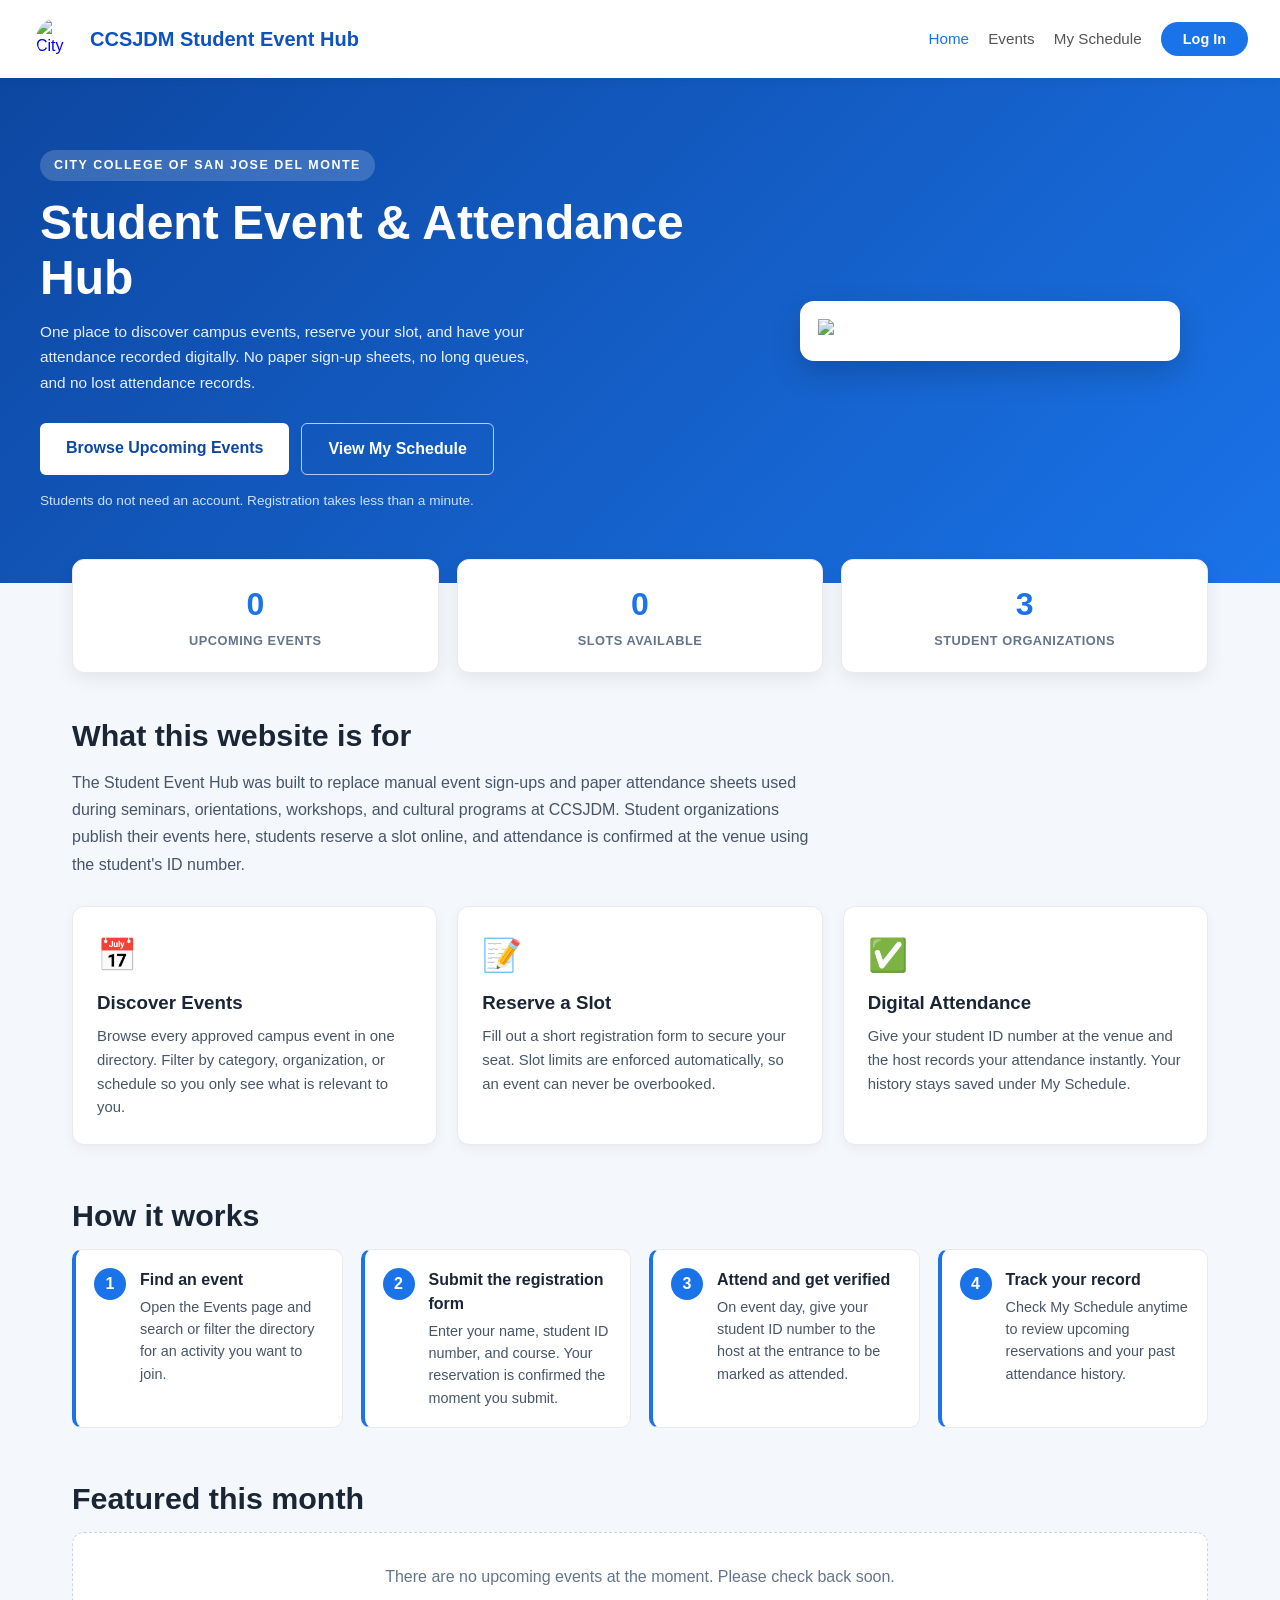
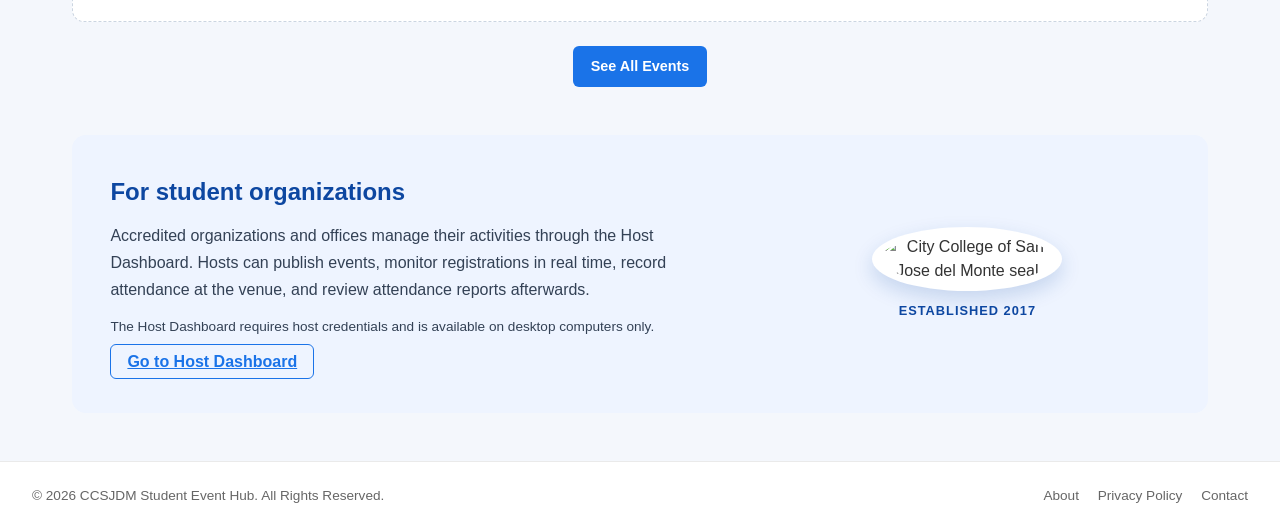
==== index.html @ af96d76b "Add files via upload" ====
<!DOCTYPE html>
<html lang="en">
<head>
    <meta charset="UTF-8">
    <meta name="viewport" content="width=device-width, initial-scale=1.0">
    <title>CCSJDM Student Event Hub</title>
    <link rel="stylesheet" href="style.css">
</head>
<body>

    <header class="navbar">
        <a class="logo-container" href="https://ccsjdm.com" target="_blank" rel="noopener noreferrer" aria-label="Visit the City College of San Jose del Monte website">
            <img class="logo" src="assets/ccsjdm-seal.jpeg" alt="City College of San Jose del Monte official seal">
            <span class="brand-title">CCSJDM Student Event Hub</span>
        </a>

        <button class="nav-toggle" id="navToggle" aria-label="Toggle navigation" aria-expanded="false">&#9776;</button>

        <nav class="nav-links" id="navLinks" aria-label="Main navigation">
            <a href="index.html" class="active">Home</a>
            <a href="events.html">Events</a>
            <a href="my-events.html">My Schedule</a>
            <span class="nav-auth-area" id="navAuthArea"></span>
        </nav>
    </header>

    <main>

        <section class="hero">
            <div class="hero-inner">
                <div class="hero-text">
                    <div class="user-greeting" id="userGreeting" hidden></div>
                    <span class="hero-eyebrow">City College of San Jose del Monte</span>
                    <h1>Student Event &amp; Attendance Hub</h1>
                    <p class="hero-lead">One place to discover campus events, reserve your slot, and have your attendance recorded digitally. No paper sign-up sheets, no long queues, and no lost attendance records.</p>
                    <div class="hero-actions">
                        <a href="events.html" class="btn-primary btn-hero">Browse Upcoming Events</a>
                        <a href="my-events.html" class="btn-secondary btn-hero">View My Schedule</a>
                    </div>
                    <p class="hero-note">Students do not need an account. Registration takes less than a minute.</p>
                </div>
                <div class="hero-brand">
                    <img src="assets/ccsjdm-wordmark.jpeg" alt="City College of San Jose del Monte">
                </div>
            </div>
        </section>

        <div class="container">

            <section class="home-stats">
                <div class="home-stat">
                    <span class="home-stat-num" id="homeEventCount">0</span>
                    <span class="home-stat-label">Upcoming Events</span>
                </div>
                <div class="home-stat">
                    <span class="home-stat-num" id="homeSlotCount">0</span>
                    <span class="home-stat-label">Slots Available</span>
                </div>
                <div class="home-stat">
                    <span class="home-stat-num" id="homeOrgCount">0</span>
                    <span class="home-stat-label">Student Organizations</span>
                </div>
            </section>

            <section class="home-section">
                <h2>What this website is for</h2>
                <p class="section-lead">The Student Event Hub was built to replace manual event sign-ups and paper attendance sheets used during seminars, orientations, workshops, and cultural programs at CCSJDM. Student organizations publish their events here, students reserve a slot online, and attendance is confirmed at the venue using the student's ID number.</p>

                <div class="purpose-grid">
                    <article class="purpose-card">
                        <div class="purpose-icon">&#128197;</div>
                        <h3>Discover Events</h3>
                        <p>Browse every approved campus event in one directory. Filter by category, organization, or schedule so you only see what is relevant to you.</p>
                    </article>
                    <article class="purpose-card">
                        <div class="purpose-icon">&#128221;</div>
                        <h3>Reserve a Slot</h3>
                        <p>Fill out a short registration form to secure your seat. Slot limits are enforced automatically, so an event can never be overbooked.</p>
                    </article>
                    <article class="purpose-card">
                        <div class="purpose-icon">&#9989;</div>
                        <h3>Digital Attendance</h3>
                        <p>Give your student ID number at the venue and the host records your attendance instantly. Your history stays saved under My Schedule.</p>
                    </article>
                </div>
            </section>

            <section class="home-section">
                <h2>How it works</h2>
                <ol class="steps-list">
                    <li>
                        <span class="step-num">1</span>
                        <div>
                            <h4>Find an event</h4>
                            <p>Open the Events page and search or filter the directory for an activity you want to join.</p>
                        </div>
                    </li>
                    <li>
                        <span class="step-num">2</span>
                        <div>
                            <h4>Submit the registration form</h4>
                            <p>Enter your name, student ID number, and course. Your reservation is confirmed the moment you submit.</p>
                        </div>
                    </li>
                    <li>
                        <span class="step-num">3</span>
                        <div>
                            <h4>Attend and get verified</h4>
                            <p>On event day, give your student ID number to the host at the entrance to be marked as attended.</p>
                        </div>
                    </li>
                    <li>
                        <span class="step-num">4</span>
                        <div>
                            <h4>Track your record</h4>
                            <p>Check My Schedule anytime to review upcoming reservations and your past attendance history.</p>
                        </div>
                    </li>
                </ol>
            </section>

            <section class="home-section">
                <h2>Featured this month</h2>
                <div class="events-grid" id="featuredEventsGrid"></div>
                <div class="home-cta">
                    <a href="events.html" class="btn-primary">See All Events</a>
                </div>
            </section>

            <section class="info-split">
                <div class="info-split-text">
                    <h2>For student organizations</h2>
                    <p>Accredited organizations and offices manage their activities through the Host Dashboard. Hosts can publish events, monitor registrations in real time, record attendance at the venue, and review attendance reports afterwards.</p>
                    <p class="info-note">The Host Dashboard requires host credentials and is available on desktop computers only.</p>
                    <a href="officer.html" class="btn-outline-primary">Go to Host Dashboard</a>
                </div>
                <div class="info-split-seal">
                    <img src="assets/ccsjdm-seal.jpeg" alt="City College of San Jose del Monte seal">
                    <p>Established 2017</p>
                </div>
            </section>

        </div>
    </main>

    <footer>
        <p>&copy; 2026 CCSJDM Student Event Hub. All Rights Reserved.</p>
        <div class="footer-links">
            <a href="#">About</a>
            <a href="#">Privacy Policy</a>
            <a href="#">Contact</a>
        </div>
    </footer>

    <script src="app.js"></script>
</body>
</html>
---- style.css ----
* {
    box-sizing: border-box;
    margin: 0;
    padding: 0;
    font-family: 'Segoe UI', Tahoma, Geneva, Verdana, sans-serif;
}

body {
    background-color: #f4f7fc;
    color: #333;
    display: flex;
    flex-direction: column;
    min-height: 100vh;
    font-size: clamp(0.9rem, 1vw + 0.5rem, 1rem);
    line-height: 1.5;
}

img {
    max-width: 100%;
}

[hidden] {
    display: none !important;
}

.container {
    width: 100%;
    max-width: 1200px;
    margin: 1.5rem auto;
    padding: 0 clamp(1rem, 3vw, 2rem);
    flex: 1;
}

.navbar {
    background-color: #ffffff;
    display: flex;
    justify-content: space-between;
    align-items: center;
    padding: 1rem clamp(1rem, 3vw, 2rem);
    box-shadow: 0 2px 10px rgba(0, 0, 0, 0.05);
    position: sticky;
    top: 0;
    z-index: 1000;
}

.logo-container {
    display: flex;
    align-items: center;
    gap: 12px;
    text-decoration: none;
    border-radius: 8px;
    padding: 2px 4px;
    transition: background 0.2s;
}

.logo-container:hover {
    background: #eef4ff;
}

.logo-container:hover .brand-title {
    color: #1a73e8;
}

.logo {
    width: 42px;
    height: 42px;
    border-radius: 50%;
    flex-shrink: 0;
    object-fit: cover;
    background: #ffffff;
}

.brand-title {
    font-weight: 700;
    color: #0d52bf;
    font-size: clamp(1rem, 1.5vw + 0.5rem, 1.25rem);
}

.nav-links {
    display: flex;
    align-items: center;
    gap: clamp(10px, 1.5vw, 20px);
}

.nav-links a {
    text-decoration: none;
    color: #555;
    font-weight: 500;
    font-size: 0.95rem;
    white-space: nowrap;
    transition: color 0.2s;
}

.nav-links a.active,
.nav-links a:hover {
    color: #1a73e8;
}

.nav-links a.nav-link-host {
    border: 1px solid #1a73e8;
    color: #1a73e8;
    padding: 6px 14px;
    border-radius: 20px;
    font-weight: 600;
}

.nav-links a.nav-link-host::before {
    content: "\1F510";
    margin-right: 6px;
}

.nav-links a.nav-link-host:hover,
.nav-links a.nav-link-host.active {
    background: #1a73e8;
    color: #ffffff;
}

.host-badge {
    background: #e8f5e9;
    color: #2e7d32;
    border: 1px solid #c8e6c9;
    padding: 5px 12px;
    border-radius: 20px;
    font-size: 0.8rem;
    font-weight: 700;
    white-space: nowrap;
}

.btn-logout {
    background-color: #ffebee;
    color: #c62828;
    border: 1px solid #ef9a9a;
    padding: 7px 14px;
    border-radius: 6px;
    font-weight: 600;
    font-size: 0.85rem;
    cursor: pointer;
    transition: background 0.2s;
    white-space: nowrap;
}

.btn-logout:hover {
    background-color: #ffcdd2;
}

.nav-toggle {
    display: none;
    background: none;
    border: none;
    font-size: 1.5rem;
    cursor: pointer;
    color: #0d52bf;
}

.search-filter-section {
    background: #eef4ff;
    padding: clamp(1rem, 2.5vw, 2rem);
    border-radius: 12px;
    margin-bottom: 2rem;
    box-shadow: 0 2px 8px rgba(26, 115, 232, 0.05);
}

.search-bar {
    display: flex;
    margin-bottom: 1.25rem;
    width: 100%;
}

.search-bar input {
    width: 100%;
    padding: 12px 16px;
    border: 1px solid #cce0ff;
    border-radius: 8px 0 0 8px;
    font-size: 1rem;
    outline: none;
    background: #fff;
}

.search-bar input:focus {
    border-color: #1a73e8;
}

.search-bar button {
    padding: 12px 24px;
    border: none;
    background-color: #1a73e8;
    color: white;
    border-radius: 0 8px 8px 0;
    cursor: pointer;
    font-size: 1rem;
    transition: background 0.2s;
}

.search-bar button:hover {
    background-color: #1256b0;
}

.filter-group {
    display: flex;
    flex-wrap: wrap;
    justify-content: space-between;
    align-items: center;
    gap: 15px;
}

.categories {
    display: flex;
    align-items: center;
    gap: 8px;
    flex-wrap: wrap;
}

.filter-label {
    font-weight: 600;
    color: #333;
    margin-right: 5px;
}

.chip {
    border: 1px solid #d0d7de;
    background: #fff;
    padding: 6px 14px;
    border-radius: 20px;
    cursor: pointer;
    font-size: 0.875rem;
    font-weight: 500;
    color: #555;
    transition: all 0.2s;
    white-space: nowrap;
}

.chip.active,
.chip:hover {
    background: #1a73e8;
    color: white;
    border-color: #1a73e8;
}

.dropdown-filters {
    display: flex;
    gap: 10px;
    flex-wrap: wrap;
}

.dropdown-filters select {
    padding: 8px 12px;
    border-radius: 6px;
    border: 1px solid #ccc;
    font-size: 0.875rem;
    background: #fff;
    cursor: pointer;
}

.events-section h2 {
    margin-bottom: 1.25rem;
    color: #1a2536;
    font-size: clamp(1.25rem, 2vw + 0.5rem, 1.75rem);
}

.events-grid {
    display: grid;
    grid-template-columns: repeat(auto-fill, minmax(280px, 1fr));
    gap: clamp(15px, 2vw, 24px);
}

.event-card {
    background: #fff;
    border-radius: 12px;
    overflow: hidden;
    box-shadow: 0 4px 12px rgba(0, 0, 0, 0.06);
    display: flex;
    flex-direction: column;
    transition: transform 0.2s, box-shadow 0.2s;
    border: 1px solid #eaeaea;
}

.event-card:hover {
    transform: translateY(-4px);
    box-shadow: 0 8px 20px rgba(0, 0, 0, 0.1);
}

.event-card img {
    width: 100%;
    height: 160px;
    object-fit: cover;
}

.card-body {
    padding: 16px;
    display: flex;
    flex-direction: column;
    flex: 1;
}

.event-category-badge {
    display: inline-block;
    padding: 4px 10px;
    border-radius: 12px;
    font-size: 0.75rem;
    font-weight: 600;
    text-transform: uppercase;
    margin-bottom: 8px;
    width: fit-content;
}

.event-category-badge.seminar { background: #e3f2fd; color: #1976d2; }
.event-category-badge.workshop { background: #e8f5e9; color: #2e7d32; }
.event-category-badge.culture { background: #fce4ec; color: #c2185b; }
.event-category-badge.sports { background: #fff3e0; color: #ef6c00; }

.card-title {
    font-size: 1.1rem;
    font-weight: 700;
    margin-bottom: 8px;
    color: #111;
}

.card-info {
    font-size: 0.85rem;
    color: #666;
    margin-bottom: 4px;
}

.card-desc {
    font-size: 0.875rem;
    color: #444;
    margin: 10px 0;
    flex: 1;
    line-height: 1.4;
    display: -webkit-box;
    -webkit-line-clamp: 2;
    -webkit-box-orient: vertical;
    overflow: hidden;
}

.card-footer-info {
    display: flex;
    justify-content: space-between;
    align-items: center;
    margin-bottom: 12px;
    font-size: 0.8rem;
}

.slots-badge {
    padding: 3px 8px;
    border-radius: 4px;
    font-weight: 600;
}

.slots-badge.available { background: #e8f5e9; color: #2e7d32; }
.slots-badge.full { background: #ffebee; color: #c62828; }

.event-code-badge {
    display: inline-block;
    background: #eef4ff;
    color: #0d52bf;
    border: 1px solid #cce0ff;
    padding: 4px 10px;
    border-radius: 6px;
    font-size: 0.8rem;
    margin-bottom: 10px;
    width: fit-content;
}

.btn-register {
    background-color: #1a73e8;
    color: white;
    text-align: center;
    padding: 10px;
    border-radius: 6px;
    text-decoration: none;
    font-weight: 600;
    font-size: 0.9rem;
    margin-top: auto;
    transition: background 0.2s;
    border: none;
    cursor: pointer;
    display: block;
}

.btn-register:hover {
    background-color: #1256b0;
}

.btn-register.btn-success,
.btn-register.btn-success:hover {
    background-color: #2e7d32;
    cursor: default;
}

.btn-register.btn-disabled,
.btn-register.btn-disabled:hover {
    background-color: #b0bec5;
    cursor: not-allowed;
}

.btn-primary {
    background-color: #1a73e8;
    color: #ffffff;
    border: none;
    padding: 10px 18px;
    border-radius: 6px;
    font-weight: 600;
    font-size: 0.9rem;
    cursor: pointer;
    text-decoration: none;
    display: inline-block;
    text-align: center;
    transition: background 0.2s;
}

.btn-primary:hover {
    background-color: #1256b0;
}

.btn-secondary {
    background-color: #f1f3f4;
    color: #333;
    padding: 8px 16px;
    border-radius: 6px;
    text-decoration: none;
    font-weight: 600;
    font-size: 0.9rem;
    border: 1px solid #d0d7de;
    display: inline-block;
    cursor: pointer;
    text-align: center;
    transition: background 0.2s;
}

.btn-secondary:hover {
    background-color: #e4e6e8;
}

.btn-block {
    display: block;
    width: 100%;
}

.btn-danger-outline {
    background: transparent;
    color: #c62828;
    border: 1px solid #c62828;
    padding: 6px 12px;
    border-radius: 6px;
    cursor: pointer;
    font-size: 0.8rem;
    font-weight: 600;
    transition: background 0.2s;
}

.btn-danger-outline:hover {
    background: #ffebee;
}

.btn-sm {
    padding: 6px 12px;
    font-size: 0.8rem;
}

.btn-xs {
    padding: 4px 8px;
    font-size: 0.75rem;
    border-radius: 4px;
    border: none;
    cursor: pointer;
    font-weight: 600;
}

.btn-success { background: #2e7d32; color: white; }
.btn-warning { background: #ed6c02; color: white; }
.btn-danger { background: #c62828; color: white; }

.btn-outline-primary {
    background: transparent;
    color: #1a73e8;
    border: 1px solid #1a73e8;
    padding: 8px 16px;
    border-radius: 6px;
    font-weight: 600;
    cursor: pointer;
    transition: background 0.2s;
}

.btn-outline-primary:hover {
    background: #eef4ff;
}

.back-link-container {
    margin-bottom: 1.5rem;
}

.loading-text {
    padding: 2rem;
    text-align: center;
    color: #64748b;
}

.event-details-wrapper {
    background: #fff;
    border-radius: 12px;
    box-shadow: 0 4px 16px rgba(0, 0, 0, 0.06);
    overflow: hidden;
    border: 1px solid #eaeaea;
}

.event-detail-image {
    width: 100%;
    height: 320px;
    object-fit: cover;
}

.event-detail-content {
    padding: clamp(1.5rem, 3vw, 2.5rem);
}

.event-meta-top {
    display: flex;
    justify-content: space-between;
    align-items: center;
    margin-bottom: 12px;
    flex-wrap: wrap;
    gap: 10px;
}

.slots-indicator {
    font-weight: 600;
    font-size: 0.9rem;
    color: #555;
}

.event-title {
    font-size: clamp(1.5rem, 2.5vw, 2.2rem);
    font-weight: 800;
    color: #1a2536;
    margin-bottom: 6px;
}

.event-organizer-big {
    font-size: 1rem;
    color: #666;
    margin-bottom: 2rem;
}

.event-details-grid {
    display: grid;
    grid-template-columns: repeat(auto-fit, minmax(240px, 1fr));
    gap: 20px;
    margin-bottom: 2rem;
}

.detail-item {
    display: flex;
    gap: 12px;
    align-items: flex-start;
    background: #f8fafc;
    padding: 12px 16px;
    border-radius: 8px;
    border: 1px solid #e2e8f0;
}

.detail-icon {
    font-size: 1.5rem;
}

.detail-item h3 {
    font-size: 0.8rem;
    text-transform: uppercase;
    color: #64748b;
    margin-bottom: 2px;
}

.detail-item p {
    font-size: 0.95rem;
    font-weight: 600;
    color: #1e293b;
}

.section-divider {
    height: 1px;
    background: #e2e8f0;
    margin: 2rem 0;
}

.event-description-full {
    font-size: 1.05rem;
    line-height: 1.7;
    color: #334155;
}

.requirements-list {
    list-style: none;
    padding-left: 0;
    display: grid;
    gap: 8px;
}

.requirements-list li {
    background: #f1f5f9;
    padding: 10px 16px;
    border-radius: 6px;
    font-weight: 500;
    color: #334155;
}

.reminder-box {
    background: #fffbeb;
    border-left: 4px solid #f59e0b;
    padding: 16px;
    border-radius: 0 8px 8px 0;
    margin-top: 1.5rem;
}

.reminder-box h4 {
    color: #b45309;
    margin-bottom: 6px;
}

.reminder-box p {
    color: #78350f;
    font-size: 0.95rem;
}

.event-action-footer {
    margin-top: 2rem;
}

.btn-register-large {
    background-color: #1a73e8;
    color: white;
    border: none;
    width: 100%;
    padding: 16px;
    font-size: 1.1rem;
    font-weight: 700;
    border-radius: 8px;
    cursor: pointer;
    transition: background 0.2s;
    text-align: center;
}

.btn-register-large:hover {
    background-color: #1256b0;
}

.btn-register-large:disabled {
    background-color: #b0bec5;
    cursor: not-allowed;
}

.registered-success-box {
    background: #e8f5e9;
    border: 1px solid #c8e6c9;
    padding: 20px;
    border-radius: 8px;
    text-align: center;
}

.registered-success-box h3 {
    color: #2e7d32;
    margin-bottom: 8px;
}

.registered-success-box .qr-preview {
    margin: 12px auto;
}

.registered-success-box .btn-secondary {
    margin-top: 8px;
}

.highlight-code {
    background: #fff;
    padding: 4px 10px;
    border-radius: 4px;
    border: 1px dashed #2e7d32;
    font-weight: 700;
    color: #1b5e20;
}

.qr-preview {
    display: block;
    width: 120px;
    height: 120px;
    margin: 10px auto 0;
    border: 1px solid #e2e8f0;
    border-radius: 8px;
    background: #fff;
    padding: 6px;
}

.dashboard-header {
    display: flex;
    justify-content: space-between;
    align-items: center;
    margin-bottom: 2rem;
    flex-wrap: wrap;
    gap: 15px;
}

.subtitle {
    color: #666;
    font-size: 0.95rem;
}

.student-profile-summary {
    display: flex;
    gap: 10px;
    align-items: center;
    flex-wrap: wrap;
}

.badge-user,
.badge-course {
    background: #eef4ff;
    color: #1a73e8;
    padding: 6px 12px;
    border-radius: 20px;
    font-weight: 600;
    font-size: 0.85rem;
    border: 1px solid #cce0ff;
}

.tabs-container {
    display: flex;
    gap: 10px;
    margin-bottom: 1.5rem;
    border-bottom: 2px solid #e2e8f0;
    padding-bottom: 10px;
    flex-wrap: wrap;
}

.tab-btn {
    background: transparent;
    border: none;
    padding: 10px 20px;
    font-size: 1rem;
    font-weight: 600;
    color: #64748b;
    cursor: pointer;
    border-radius: 6px;
    transition: all 0.2s;
}

.tab-btn.active {
    background: #1a73e8;
    color: white;
}

.tab-content {
    display: none;
}

.tab-content.active {
    display: block;
}

.status-pill {
    display: inline-block;
    padding: 4px 10px;
    border-radius: 12px;
    font-size: 0.75rem;
    font-weight: 700;
    text-transform: uppercase;
}

.status-pill.pending { background: #fff3e0; color: #ef6c00; }
.status-pill.attended { background: #e8f5e9; color: #2e7d32; }
.status-pill.late { background: #fff8e1; color: #f57f17; }
.status-pill.absent { background: #ffebee; color: #c62828; }
.status-pill.excused { background: #e3f2fd; color: #1565c0; }
.status-pill.active { background: #e3f2fd; color: #1976d2; }

.qr-container-mini {
    display: flex;
    align-items: center;
    gap: 10px;
    background: #f8fafc;
    padding: 8px 12px;
    border-radius: 6px;
    margin: 12px 0;
    border: 1px solid #e2e8f0;
}

.qr-container-mini img {
    width: 48px;
    height: 48px;
    object-fit: contain;
}

.qr-hint {
    font-size: 0.75rem;
    color: #64748b;
}

.card-actions-row {
    display: flex;
    gap: 10px;
    margin-top: auto;
}

.empty-state {
    grid-column: 1 / -1;
    background: #fff;
    border: 1px dashed #cbd5e1;
    border-radius: 12px;
    padding: 3rem 2rem;
    text-align: center;
}

.empty-icon {
    font-size: 3rem;
    margin-bottom: 10px;
}

.empty-state h3 {
    color: #1e293b;
    margin-bottom: 6px;
}

.empty-state p {
    color: #64748b;
    margin-bottom: 16px;
}

.no-events {
    grid-column: 1 / -1;
    text-align: center;
    color: #64748b;
    background: #fff;
    border: 1px dashed #cbd5e1;
    border-radius: 12px;
    padding: 2rem;
}

.error-state {
    padding: 3rem 2rem;
    text-align: center;
}

.error-state h3 {
    color: #c62828;
    margin-bottom: 6px;
}

.error-state p {
    color: #64748b;
    margin-bottom: 16px;
}

.table-responsive {
    width: 100%;
    overflow-x: auto;
    background: #fff;
    border-radius: 10px;
    box-shadow: 0 4px 12px rgba(0, 0, 0, 0.05);
    border: 1px solid #eaeaea;
}

.attendance-table {
    width: 100%;
    border-collapse: collapse;
    text-align: left;
    font-size: 0.9rem;
}

.attendance-table th,
.attendance-table td {
    padding: 14px 16px;
    border-bottom: 1px solid #eaeaea;
}

.attendance-table th {
    background: #f8fafc;
    font-weight: 700;
    color: #1e293b;
    text-transform: uppercase;
    font-size: 0.75rem;
    letter-spacing: 0.5px;
}

.attendance-table tr:hover {
    background: #fdfdfd;
}

.text-center {
    text-align: center;
}

.stats-grid {
    display: grid;
    grid-template-columns: repeat(auto-fit, minmax(220px, 1fr));
    gap: 20px;
    margin-bottom: 2.5rem;
}

.stat-card {
    background: #fff;
    padding: 20px;
    border-radius: 12px;
    box-shadow: 0 4px 12px rgba(0, 0, 0, 0.05);
    display: flex;
    align-items: center;
    gap: 16px;
    border: 1px solid #eaeaea;
}

.stat-icon {
    font-size: 2.5rem;
    background: #eef4ff;
    padding: 12px;
    border-radius: 10px;
}

.stat-info h3 {
    font-size: 1.6rem;
    font-weight: 800;
    color: #1a2536;
}

.stat-info p {
    font-size: 0.85rem;
    color: #64748b;
    font-weight: 600;
}

.section-header-flex {
    display: flex;
    justify-content: space-between;
    align-items: center;
    margin-bottom: 1.25rem;
    flex-wrap: wrap;
    gap: 10px;
}

.search-bar-small input {
    padding: 8px 14px;
    border: 1px solid #ccc;
    border-radius: 6px;
    font-size: 0.9rem;
    width: 240px;
    max-width: 100%;
}

.filter-dropdown-group select {
    padding: 8px 14px;
    border-radius: 6px;
    border: 1px solid #ccc;
    font-size: 0.9rem;
    background: #fff;
    cursor: pointer;
}

.registrants-section {
    margin-top: 2.5rem;
}

.officer-actions-top {
    display: flex;
    align-items: center;
    gap: 10px;
    flex-wrap: wrap;
}

.login-gate {
    display: flex;
    justify-content: center;
    align-items: flex-start;
    padding: 3rem 0;
}

.login-card {
    background: #fff;
    border: 1px solid #eaeaea;
    border-radius: 12px;
    box-shadow: 0 8px 24px rgba(0, 0, 0, 0.08);
    padding: 2.5rem;
    width: 100%;
    max-width: 420px;
    text-align: center;
}

.login-card-icon {
    font-size: 2.5rem;
    margin-bottom: 8px;
}

.login-card h2 {
    color: #1a2536;
    margin-bottom: 8px;
}

.login-card-text {
    color: #64748b;
    font-size: 0.9rem;
    margin-bottom: 1.5rem;
}

.login-card .btn-primary.btn-block {
    padding: 13px;
    font-size: 1rem;
}

.login-card .btn-secondary.btn-block {
    margin-top: 12px;
}

.desktop-only-notice {
    display: none;
    flex-direction: column;
    justify-content: center;
    align-items: center;
    text-align: center;
    background: #fff;
    border: 1px dashed #cbd5e1;
    border-radius: 12px;
    padding: 4rem 2rem;
    gap: 10px;
    max-width: 560px;
    margin: 3rem auto;
}

.notice-icon {
    font-size: 3.5rem;
}

.desktop-only-notice h2 {
    color: #1a2536;
}

.desktop-only-notice p {
    color: #64748b;
    margin-bottom: 10px;
}

.form-error {
    background: #ffebee;
    border: 1px solid #ef9a9a;
    color: #c62828;
    padding: 10px 14px;
    border-radius: 6px;
    font-size: 0.85rem;
    font-weight: 600;
    margin: 8px 0;
    text-align: left;
}

.field-error {
    color: #c62828;
    font-size: 0.78rem;
    font-weight: 600;
}

.input-error {
    border-color: #c62828 !important;
    background: #fff8f8;
}

.checkin-hero {
    background: #eef4ff;
    padding: 2rem;
    border-radius: 12px;
    margin-bottom: 2rem;
    display: flex;
    justify-content: space-between;
    align-items: center;
    flex-wrap: wrap;
    gap: 20px;
}

.checkin-event-selector select {
    padding: 10px 16px;
    border-radius: 8px;
    border: 1px solid #1a73e8;
    font-size: 1rem;
    background: #fff;
    font-weight: 600;
    cursor: pointer;
    margin-top: 6px;
}

.checkin-grid {
    display: grid;
    grid-template-columns: 1fr 1fr;
    gap: 2rem;
}

.card {
    background: #fff;
    padding: 24px;
    border-radius: 12px;
    box-shadow: 0 4px 12px rgba(0, 0, 0, 0.05);
    border: 1px solid #eaeaea;
}

.card h3 {
    margin-bottom: 1.25rem;
    color: #1e293b;
}

.input-tabs {
    display: flex;
    gap: 10px;
    margin-bottom: 1.5rem;
}

.checkin-tab-btn {
    flex: 1;
    padding: 10px;
    border: 1px solid #d0d7de;
    background: #f8fafc;
    border-radius: 6px;
    font-weight: 600;
    cursor: pointer;
    transition: all 0.2s;
}

.checkin-tab-btn.active {
    background: #1a73e8;
    color: white;
    border-color: #1a73e8;
}

.input-with-button {
    display: flex;
    gap: 8px;
    margin-top: 8px;
}

.input-with-button input {
    flex: 1;
    padding: 12px;
    border: 1px solid #ccc;
    border-radius: 6px;
    font-size: 1rem;
}

.qr-scanner-box {
    margin-top: 1.5rem;
    border: 2px dashed #cbd5e1;
    border-radius: 8px;
    padding: 20px;
    text-align: center;
    background: #f8fafc;
}

.scanner-viewfinder {
    position: relative;
    padding: 30px;
    margin-bottom: 12px;
    overflow: hidden;
}

.scanner-viewfinder p {
    color: #64748b;
    font-size: 0.85rem;
}

.scanner-icon {
    font-size: 2.5rem;
}

.scan-line {
    position: absolute;
    top: 0;
    left: 20%;
    right: 20%;
    height: 2px;
    background: #1a73e8;
    animation: scanAnimation 2s infinite ease-in-out;
}

@keyframes scanAnimation {
    0% { top: 0; }
    50% { top: 100%; }
    100% { top: 0; }
}

.manual-results-container {
    display: grid;
    gap: 8px;
    margin-top: 12px;
}

.search-result-item {
    display: flex;
    justify-content: space-between;
    align-items: center;
    gap: 10px;
    background: #f8fafc;
    border: 1px solid #e2e8f0;
    border-radius: 8px;
    padding: 10px 14px;
    font-size: 0.9rem;
}

.search-result-item small {
    color: #64748b;
}

.checkin-feedback-box {
    margin-top: 1.5rem;
    background: #e8f5e9;
    border: 1px solid #c8e6c9;
    padding: 16px;
    border-radius: 8px;
    display: flex;
    align-items: center;
    gap: 16px;
}

.checkin-feedback-box.warning {
    background: #fff8e1;
    border-color: #ffe082;
}

.checkin-feedback-box.warning .feedback-details h4 {
    color: #ef6c00;
}

.checkin-feedback-box.warning .feedback-details p {
    color: #78350f;
}

.feedback-icon {
    font-size: 2rem;
}

.feedback-details h4 {
    color: #2e7d32;
    margin-bottom: 2px;
}

.feedback-details p {
    font-size: 0.9rem;
    color: #1b5e20;
}

.feedback-time {
    font-size: 0.75rem;
    color: #666;
}

.live-counter-display {
    display: grid;
    grid-template-columns: repeat(2, 1fr);
    gap: 12px;
    margin-bottom: 1.5rem;
}

.counter-item {
    padding: 16px;
    border-radius: 8px;
    text-align: center;
}

.counter-item.registered { background: #e3f2fd; color: #1976d2; }
.counter-item.attended { background: #e8f5e9; color: #2e7d32; }
.counter-item.late { background: #fff8e1; color: #f57f17; }
.counter-item.absent { background: #ffebee; color: #c62828; }

.counter-num {
    display: block;
    font-size: 1.8rem;
    font-weight: 800;
}

.counter-label {
    font-size: 0.75rem;
    text-transform: uppercase;
    font-weight: 700;
}

.progress-bar-container {
    height: 12px;
    background: #e2e8f0;
    border-radius: 6px;
    overflow: hidden;
    margin-bottom: 8px;
}

.progress-bar-fill {
    height: 100%;
    width: 0;
    background: #2e7d32;
    transition: width 0.4s ease;
}

.progress-percentage-text {
    font-size: 0.85rem;
    color: #64748b;
    margin-bottom: 1.5rem;
}

.quick-walkin-box {
    background: #f8fafc;
    padding: 16px;
    border-radius: 8px;
    border: 1px solid #e2e8f0;
}

.quick-walkin-box h4 {
    margin-bottom: 4px;
    color: #1e293b;
}

.quick-walkin-box p {
    font-size: 0.85rem;
    color: #64748b;
    margin-bottom: 12px;
}

.event-attendees-section {
    margin-top: 2rem;
}

.event-attendees-section h3 {
    margin-bottom: 1rem;
    color: #1e293b;
}

.table-action-btns {
    display: flex;
    gap: 6px;
    flex-wrap: wrap;
}

.status-select {
    padding: 6px 10px;
    border-radius: 6px;
    border: 1px solid #ccc;
    font-size: 0.85rem;
    background: #fff;
    cursor: pointer;
}

.modal {
    position: fixed;
    top: 0;
    left: 0;
    width: 100%;
    height: 100%;
    background: rgba(0, 0, 0, 0.5);
    display: flex;
    justify-content: center;
    align-items: center;
    z-index: 2000;
    padding: 1rem;
}

.modal-content {
    background: #fff;
    padding: 2rem;
    border-radius: 12px;
    width: 100%;
    max-width: 480px;
    max-height: 90vh;
    overflow-y: auto;
    box-shadow: 0 10px 30px rgba(0, 0, 0, 0.15);
    text-align: center;
    position: relative;
}

.modal-large {
    max-width: 680px;
    text-align: left;
}

.modal-header {
    display: flex;
    justify-content: space-between;
    align-items: center;
    margin-bottom: 1.25rem;
}

.modal-header h2 {
    color: #1a2536;
    font-size: 1.3rem;
}

.close-btn {
    background: none;
    border: none;
    font-size: 1.5rem;
    cursor: pointer;
    color: #666;
    line-height: 1;
}

.close-btn:hover {
    color: #c62828;
}

.success-icon {
    font-size: 3rem;
    margin-bottom: 10px;
}

.code-display-box {
    background: #f8fafc;
    border: 1px dashed #cbd5e1;
    padding: 12px;
    border-radius: 8px;
    margin: 15px 0;
}

.label-small {
    font-size: 0.75rem;
    text-transform: uppercase;
    letter-spacing: 0.5px;
    color: #64748b;
    font-weight: 700;
}

.code-text {
    font-size: 1.4rem;
    color: #1a73e8;
    display: block;
    margin-top: 4px;
}

.modal-instruction {
    font-size: 0.85rem;
    color: #666;
    margin-bottom: 20px;
}

.form-grid {
    display: grid;
    grid-template-columns: repeat(auto-fit, minmax(260px, 1fr));
    gap: 15px;
}

.form-group {
    display: flex;
    flex-direction: column;
    gap: 6px;
    text-align: left;
    margin-bottom: 12px;
}

.form-group.full-width {
    grid-column: 1 / -1;
}

.form-group label {
    font-weight: 600;
    font-size: 0.85rem;
    color: #334155;
}

.form-group input,
.form-group select,
.form-group textarea {
    padding: 10px;
    border: 1px solid #ccc;
    border-radius: 6px;
    font-size: 0.95rem;
    font-family: inherit;
}

.form-group input:focus,
.form-group select:focus,
.form-group textarea:focus {
    outline: none;
    border-color: #1a73e8;
}

.modal-actions {
    display: flex;
    gap: 10px;
    justify-content: flex-end;
    margin-top: 15px;
    flex-wrap: wrap;
}

.notification-toast {
    position: fixed;
    bottom: 20px;
    right: 20px;
    padding: 12px 20px;
    border-radius: 8px;
    color: #fff;
    z-index: 3000;
    box-shadow: 0 4px 12px rgba(0, 0, 0, 0.2);
    font-size: 0.9rem;
    font-weight: 600;
    max-width: 320px;
    opacity: 0;
    transform: translateY(8px);
    transition: opacity 0.3s ease, transform 0.3s ease;
}

.notification-toast.show {
    opacity: 1;
    transform: translateY(0);
}

.notification-toast.success { background-color: #2e7d32; }
.notification-toast.error { background-color: #c62828; }
.notification-toast.warning { background-color: #ed6c02; }
.notification-toast.info { background-color: #1976d2; }

.hero {
    background: linear-gradient(135deg, #0d47a1 0%, #1a73e8 100%);
    color: #ffffff;
    padding: clamp(2.5rem, 6vw, 4.5rem) clamp(1rem, 3vw, 2rem);
}

.hero-inner {
    max-width: 1200px;
    margin: 0 auto;
    display: grid;
    grid-template-columns: 1.3fr 1fr;
    gap: clamp(1.5rem, 4vw, 3rem);
    align-items: center;
}

.hero-eyebrow {
    display: inline-block;
    text-transform: uppercase;
    letter-spacing: 1.5px;
    font-size: 0.78rem;
    font-weight: 700;
    background: rgba(255, 255, 255, 0.18);
    padding: 6px 14px;
    border-radius: 20px;
    margin-bottom: 14px;
}

.hero-text h1 {
    font-size: clamp(1.8rem, 4vw, 3rem);
    line-height: 1.15;
    margin-bottom: 14px;
}

.hero-lead {
    font-size: clamp(0.95rem, 1.2vw, 1.1rem);
    line-height: 1.65;
    color: #e8f0fe;
    margin-bottom: 1.75rem;
    max-width: 60ch;
}

.hero-actions {
    display: flex;
    gap: 12px;
    flex-wrap: wrap;
}

.btn-hero {
    padding: 13px 26px;
    font-size: 1rem;
}

.hero-actions .btn-primary {
    background: #ffffff;
    color: #0d47a1;
}

.hero-actions .btn-primary:hover {
    background: #e8f0fe;
}

.hero-actions .btn-secondary {
    background: transparent;
    color: #ffffff;
    border-color: rgba(255, 255, 255, 0.7);
}

.hero-actions .btn-secondary:hover {
    background: rgba(255, 255, 255, 0.15);
}

.hero-note {
    margin-top: 1rem;
    font-size: 0.85rem;
    color: #cfe0fb;
}

.hero-brand {
    display: flex;
    justify-content: center;
}

.hero-brand img {
    width: 100%;
    max-width: 380px;
    background: #ffffff;
    border-radius: 14px;
    padding: 18px;
    box-shadow: 0 12px 30px rgba(0, 0, 0, 0.18);
}

.home-stats {
    display: grid;
    grid-template-columns: repeat(auto-fit, minmax(180px, 1fr));
    gap: 18px;
    margin: -3rem 0 2.5rem;
    position: relative;
}

.home-stat {
    background: #ffffff;
    border: 1px solid #eaeaea;
    border-radius: 12px;
    box-shadow: 0 6px 18px rgba(0, 0, 0, 0.07);
    padding: 20px;
    text-align: center;
}

.home-stat-num {
    display: block;
    font-size: 2rem;
    font-weight: 800;
    color: #1a73e8;
}

.home-stat-label {
    font-size: 0.8rem;
    text-transform: uppercase;
    letter-spacing: 0.5px;
    color: #64748b;
    font-weight: 700;
}

.home-section {
    margin-bottom: 3rem;
}

.home-section h2 {
    font-size: clamp(1.3rem, 2vw + 0.5rem, 1.9rem);
    color: #1a2536;
    margin-bottom: 10px;
}

.section-lead {
    color: #475569;
    max-width: 85ch;
    line-height: 1.7;
    margin-bottom: 1.75rem;
}

.purpose-grid {
    display: grid;
    grid-template-columns: repeat(auto-fit, minmax(260px, 1fr));
    gap: 20px;
}

.purpose-card {
    background: #ffffff;
    border: 1px solid #eaeaea;
    border-radius: 12px;
    padding: 24px;
    box-shadow: 0 4px 12px rgba(0, 0, 0, 0.05);
}

.purpose-icon {
    font-size: 2rem;
    margin-bottom: 10px;
}

.purpose-card h3 {
    color: #1a2536;
    margin-bottom: 8px;
}

.purpose-card p {
    color: #475569;
    font-size: 0.93rem;
    line-height: 1.6;
}

.steps-list {
    list-style: none;
    display: grid;
    grid-template-columns: repeat(auto-fit, minmax(260px, 1fr));
    gap: 18px;
    padding: 0;
}

.steps-list li {
    display: flex;
    gap: 14px;
    align-items: flex-start;
    background: #ffffff;
    border: 1px solid #eaeaea;
    border-left: 4px solid #1a73e8;
    border-radius: 10px;
    padding: 18px;
}

.step-num {
    flex-shrink: 0;
    width: 32px;
    height: 32px;
    border-radius: 50%;
    background: #1a73e8;
    color: #ffffff;
    display: flex;
    align-items: center;
    justify-content: center;
    font-weight: 800;
}

.steps-list h4 {
    color: #1a2536;
    margin-bottom: 4px;
}

.steps-list p {
    color: #475569;
    font-size: 0.9rem;
    line-height: 1.55;
}

.home-cta {
    margin-top: 1.5rem;
    text-align: center;
}

.info-split {
    display: grid;
    grid-template-columns: 1.5fr 1fr;
    gap: clamp(1.5rem, 4vw, 3rem);
    align-items: center;
    background: #eef4ff;
    border-radius: 14px;
    padding: clamp(1.5rem, 3vw, 2.5rem);
    margin-bottom: 3rem;
}

.info-split-text h2 {
    color: #0d47a1;
    margin-bottom: 12px;
}

.info-split-text p {
    color: #334155;
    line-height: 1.7;
    margin-bottom: 12px;
}

.info-note {
    font-size: 0.85rem;
    color: #64748b;
}

.info-split-seal {
    text-align: center;
}

.info-split-seal img {
    width: 100%;
    max-width: 190px;
    border-radius: 50%;
    background: #ffffff;
    padding: 8px;
    box-shadow: 0 8px 20px rgba(13, 71, 161, 0.18);
}

.info-split-seal p {
    margin-top: 10px;
    font-size: 0.8rem;
    font-weight: 700;
    letter-spacing: 1px;
    text-transform: uppercase;
    color: #0d47a1;
}

.page-heading {
    margin-bottom: 1.5rem;
}

.page-heading h1 {
    font-size: clamp(1.5rem, 3vw, 2.2rem);
    color: #1a2536;
    margin-bottom: 6px;
}

.result-count {
    font-size: 0.88rem;
    color: #64748b;
    font-weight: 600;
}

.checkin-toolbar {
    display: flex;
    justify-content: space-between;
    align-items: center;
    gap: 12px;
    flex-wrap: wrap;
    margin-bottom: 1.5rem;
}

.checkin-toolbar-right {
    display: flex;
    align-items: center;
    gap: 10px;
}

@media (max-width: 860px) {
    .hero-inner,
    .info-split {
        grid-template-columns: 1fr;
    }

    .hero-brand {
        order: -1;
    }

    .hero-brand img {
        max-width: 300px;
    }

    .home-stats {
        margin-top: 2rem;
    }
}

.nav-auth-area {
    display: flex;
    align-items: center;
    gap: 10px;
}

.btn-login {
    background-color: #1a73e8;
    color: #ffffff;
    border: none;
    padding: 9px 22px;
    border-radius: 20px;
    font-weight: 700;
    font-size: 0.9rem;
    cursor: pointer;
    transition: background 0.2s, transform 0.1s;
    white-space: nowrap;
}

.btn-login:hover {
    background-color: #1256b0;
}

.btn-login:active {
    transform: scale(0.97);
}

.nav-user {
    background: #eef4ff;
    color: #0d47a1;
    border: 1px solid #cce0ff;
    padding: 6px 14px;
    border-radius: 20px;
    font-size: 0.85rem;
    font-weight: 700;
    white-space: nowrap;
}

.auth-modal {
    background: rgba(15, 23, 42, 0.55);
    backdrop-filter: blur(6px);
    -webkit-backdrop-filter: blur(6px);
}

body.modal-open {
    overflow: hidden;
}

.auth-choice-content {
    max-width: 420px;
    position: relative;
    padding-top: 2.25rem;
}

.auth-close {
    position: absolute;
    top: 12px;
    right: 14px;
}

.auth-choice-icon {
    font-size: 2.5rem;
    margin-bottom: 6px;
}

.auth-choice-content h2 {
    color: #1a2536;
    margin-bottom: 6px;
}

.auth-choice-text {
    color: #64748b;
    font-size: 0.9rem;
    margin-bottom: 1.5rem;
}

.auth-choice-buttons {
    display: grid;
    gap: 12px;
}

.auth-choice-btn {
    display: grid;
    gap: 2px;
    text-align: left;
    background: #ffffff;
    border: 1px solid #d0d7de;
    border-radius: 10px;
    padding: 16px 18px 16px 56px;
    cursor: pointer;
    position: relative;
    transition: border-color 0.2s, background 0.2s, transform 0.1s;
}

.auth-choice-btn:hover {
    border-color: #1a73e8;
    background: #f5f9ff;
}

.auth-choice-btn:active {
    transform: scale(0.99);
}

.auth-choice-emoji {
    position: absolute;
    left: 18px;
    top: 50%;
    transform: translateY(-50%);
    font-size: 1.6rem;
}

.auth-choice-label {
    font-weight: 700;
    color: #1a2536;
    font-size: 1rem;
}

.auth-choice-sub {
    font-size: 0.8rem;
    color: #64748b;
}

.user-greeting {
    display: flex;
    align-items: center;
    gap: 12px;
    background: rgba(255, 255, 255, 0.16);
    border: 1px solid rgba(255, 255, 255, 0.3);
    border-radius: 12px;
    padding: 10px 16px;
    margin-bottom: 1rem;
    width: fit-content;
    max-width: 100%;
}

.greeting-avatar {
    width: 36px;
    height: 36px;
    border-radius: 50%;
    background: #ffffff;
    color: #0d47a1;
    display: flex;
    align-items: center;
    justify-content: center;
    font-weight: 800;
    font-size: 1.1rem;
    flex-shrink: 0;
}

.greeting-text {
    display: flex;
    flex-direction: column;
    line-height: 1.25;
}

.greeting-text small {
    font-size: 0.75rem;
    opacity: 0.85;
}

.container > .user-greeting {
    background: #eef4ff;
    border-color: #cce0ff;
    color: #0d47a1;
}

.container > .user-greeting .greeting-avatar {
    background: #1a73e8;
    color: #ffffff;
}

footer {
    background: #fff;
    padding: 1.5rem clamp(1rem, 3vw, 2rem);
    display: flex;
    flex-wrap: wrap;
    justify-content: space-between;
    align-items: center;
    gap: 10px;
    border-top: 1px solid #eaeaea;
    font-size: 0.85rem;
    color: #666;
    margin-top: auto;
}

footer a {
    color: #666;
    text-decoration: none;
    margin-left: 15px;
}

footer a:hover {
    color: #1a73e8;
}

@media (max-width: 900px) {
    .checkin-grid {
        grid-template-columns: 1fr;
    }
}

@media (max-width: 768px) {
    .nav-toggle {
        display: block;
    }

    .nav-links {
        display: none;
        flex-direction: column;
        position: absolute;
        top: 100%;
        left: 0;
        width: 100%;
        background-color: #ffffff;
        padding: 1rem 2rem;
        box-shadow: 0 4px 10px rgba(0, 0, 0, 0.1);
        z-index: 100;
        align-items: flex-start;
        gap: 15px;
    }

    .nav-links.show {
        display: flex;
    }

    .filter-group {
        flex-direction: column;
        align-items: stretch;
    }

    .dropdown-filters {
        width: 100%;
    }

    .dropdown-filters select {
        flex: 1;
    }

    .checkin-hero {
        flex-direction: column;
        align-items: flex-start;
    }

    .checkin-event-selector {
        width: 100%;
    }

    .checkin-event-selector select {
        width: 100%;
    }
}

@media (max-width: 480px) {
    .events-grid {
        grid-template-columns: 1fr;
    }

    .categories {
        overflow-x: auto;
        padding-bottom: 5px;
        white-space: nowrap;
    }

    footer {
        flex-direction: column;
        text-align: center;
    }

    .modal-content {
        padding: 1.5rem;
    }

    .modal-actions {
        flex-direction: column-reverse;
    }

    .modal-actions .btn-primary,
    .modal-actions .btn-secondary {
        width: 100%;
    }
}

html.device-blocked #desktopOnlyNotice {
    display: flex;
}

html.device-blocked #hostLoginGate,
html.device-blocked #officerMain,
html.device-blocked #loginModal {
    display: none !important;
}
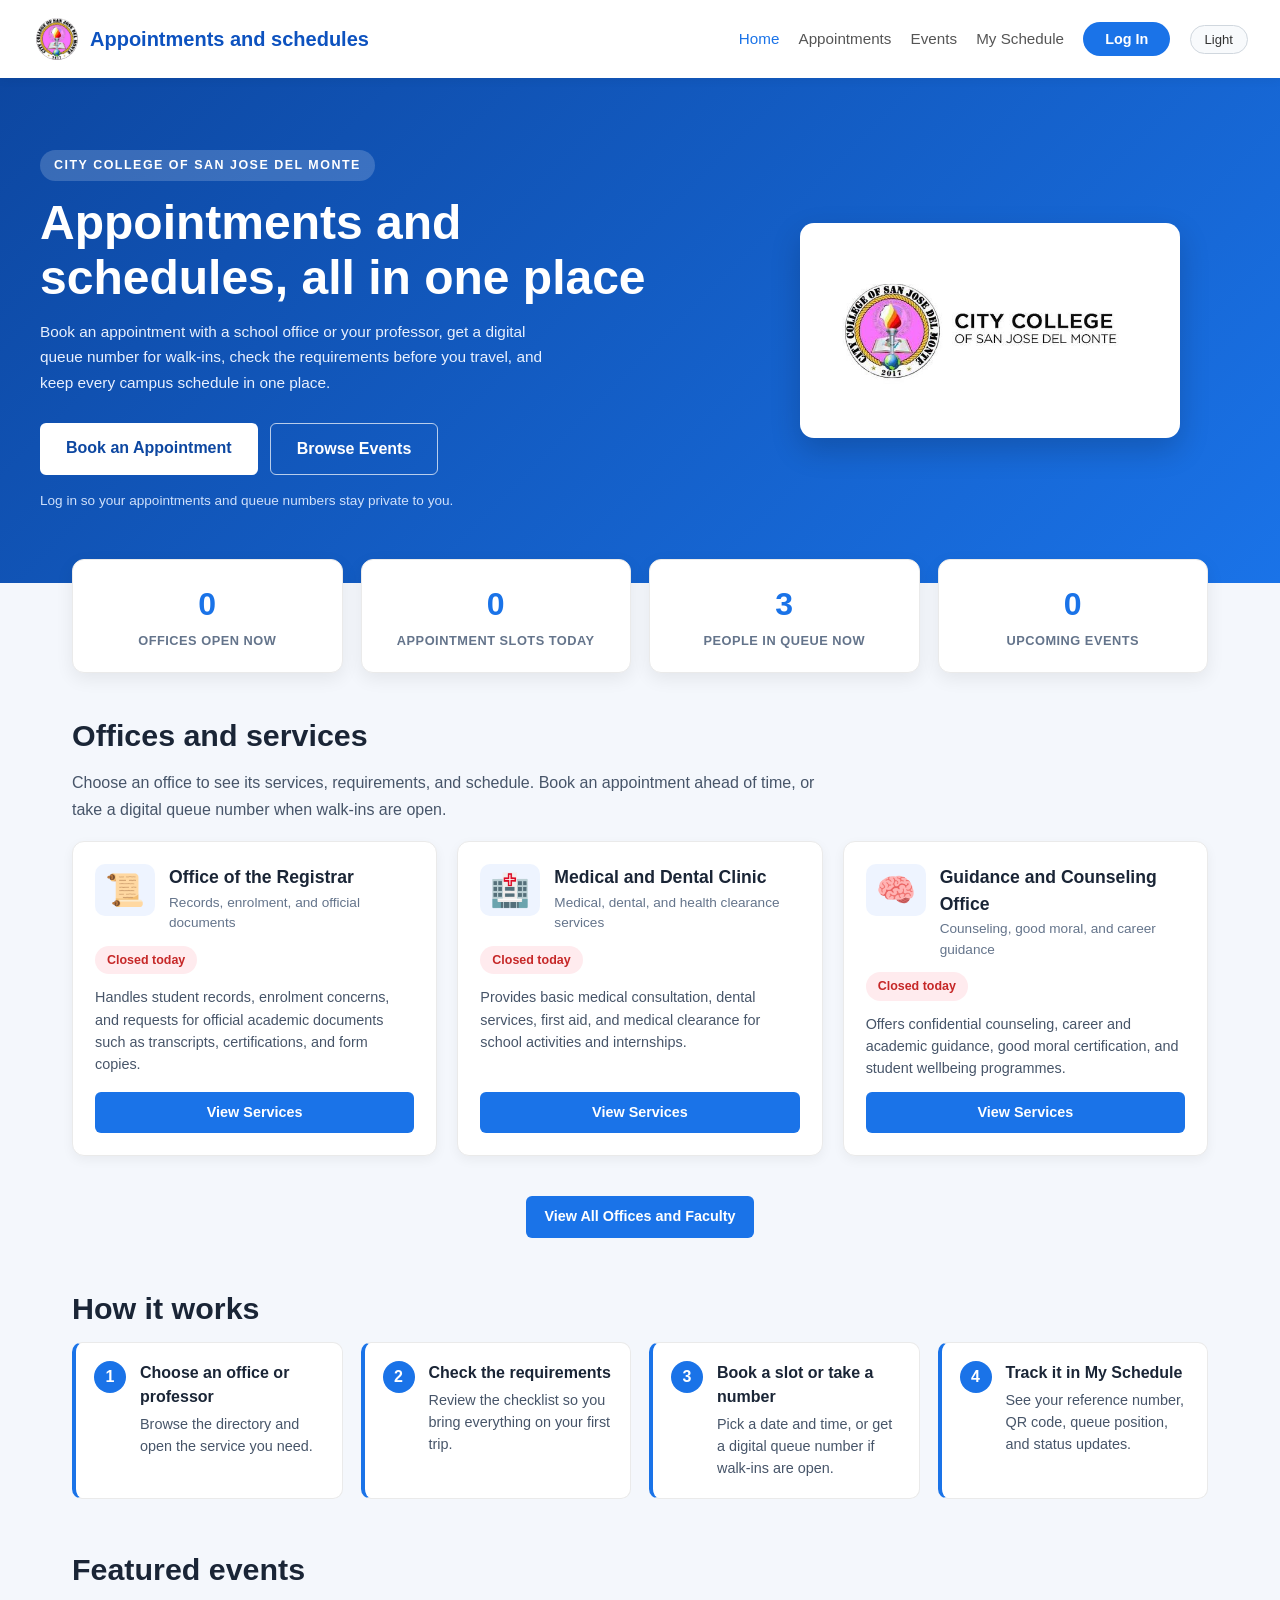
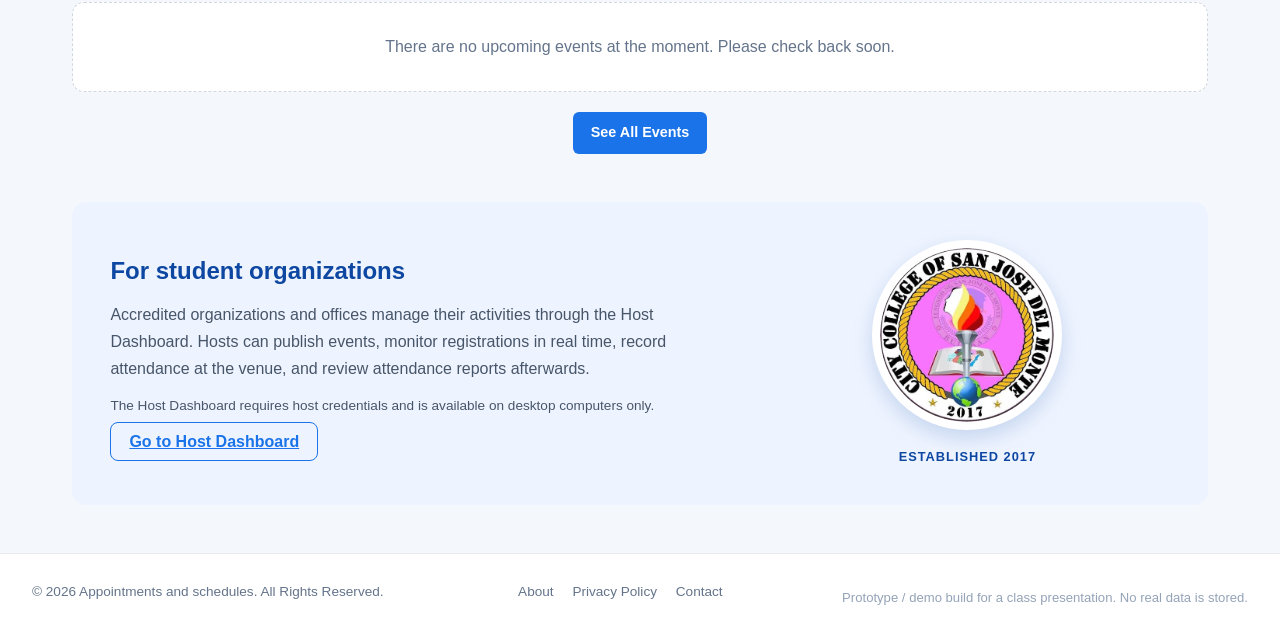
==== commit 83757cc9: "Add files via upload" ====
--- a/index.html
+++ b/index.html
@@ -3,41 +3,46 @@
 <head>
     <meta charset="UTF-8">
     <meta name="viewport" content="width=device-width, initial-scale=1.0">
-    <title>CCSJDM Student Event Hub</title>
+    <title>Appointments and schedules</title>
     <link rel="stylesheet" href="style.css">
 </head>
 <body>
 
+    <a class="skip-link" href="#mainContent">Skip to main content</a>
+
     <header class="navbar">
         <a class="logo-container" href="https://ccsjdm.com" target="_blank" rel="noopener noreferrer" aria-label="Visit the City College of San Jose del Monte website">
             <img class="logo" src="assets/ccsjdm-seal.jpeg" alt="City College of San Jose del Monte official seal">
-            <span class="brand-title">CCSJDM Student Event Hub</span>
+            <span class="brand-title">Appointments and schedules</span>
         </a>
 
         <button class="nav-toggle" id="navToggle" aria-label="Toggle navigation" aria-expanded="false">&#9776;</button>
 
         <nav class="nav-links" id="navLinks" aria-label="Main navigation">
             <a href="index.html" class="active">Home</a>
+            <a href="services.html">Appointments</a>
             <a href="events.html">Events</a>
             <a href="my-events.html">My Schedule</a>
             <span class="nav-auth-area" id="navAuthArea"></span>
         </nav>
     </header>
 
-    <main>
+    <main id="mainContent">
+
+        <div id="reminderBannerSlot"></div>
 
         <section class="hero">
             <div class="hero-inner">
                 <div class="hero-text">
                     <div class="user-greeting" id="userGreeting" hidden></div>
                     <span class="hero-eyebrow">City College of San Jose del Monte</span>
-                    <h1>Student Event &amp; Attendance Hub</h1>
-                    <p class="hero-lead">One place to discover campus events, reserve your slot, and have your attendance recorded digitally. No paper sign-up sheets, no long queues, and no lost attendance records.</p>
+                    <h1>Appointments and schedules, all in one place</h1>
+                    <p class="hero-lead">Book an appointment with a school office or your professor, get a digital queue number for walk-ins, check the requirements before you travel, and keep every campus schedule in one place.</p>
                     <div class="hero-actions">
-                        <a href="events.html" class="btn-primary btn-hero">Browse Upcoming Events</a>
-                        <a href="my-events.html" class="btn-secondary btn-hero">View My Schedule</a>
+                        <a href="services.html" class="btn-primary btn-hero">Book an Appointment</a>
+                        <a href="events.html" class="btn-secondary btn-hero">Browse Events</a>
                     </div>
-                    <p class="hero-note">Students do not need an account. Registration takes less than a minute.</p>
+                    <p class="hero-note">Log in so your appointments and queue numbers stay private to you.</p>
                 </div>
                 <div class="hero-brand">
                     <img src="assets/ccsjdm-wordmark.jpeg" alt="City College of San Jose del Monte">
@@ -49,78 +54,46 @@
 
             <section class="home-stats">
                 <div class="home-stat">
+                    <span class="home-stat-num" id="homeOpenOffices">0</span>
+                    <span class="home-stat-label">Offices Open Now</span>
+                </div>
+                <div class="home-stat">
+                    <span class="home-stat-num" id="homeSlotsToday">0</span>
+                    <span class="home-stat-label">Appointment Slots Today</span>
+                </div>
+                <div class="home-stat">
+                    <span class="home-stat-num" id="homeInQueue">0</span>
+                    <span class="home-stat-label">People In Queue Now</span>
+                </div>
+                <div class="home-stat">
                     <span class="home-stat-num" id="homeEventCount">0</span>
                     <span class="home-stat-label">Upcoming Events</span>
                 </div>
-                <div class="home-stat">
-                    <span class="home-stat-num" id="homeSlotCount">0</span>
-                    <span class="home-stat-label">Slots Available</span>
-                </div>
-                <div class="home-stat">
-                    <span class="home-stat-num" id="homeOrgCount">0</span>
-                    <span class="home-stat-label">Student Organizations</span>
-                </div>
             </section>
 
-            <section class="home-section">
-                <h2>What this website is for</h2>
-                <p class="section-lead">The Student Event Hub was built to replace manual event sign-ups and paper attendance sheets used during seminars, orientations, workshops, and cultural programs at CCSJDM. Student organizations publish their events here, students reserve a slot online, and attendance is confirmed at the venue using the student's ID number.</p>
-
-                <div class="purpose-grid">
-                    <article class="purpose-card">
-                        <div class="purpose-icon">&#128197;</div>
-                        <h3>Discover Events</h3>
-                        <p>Browse every approved campus event in one directory. Filter by category, organization, or schedule so you only see what is relevant to you.</p>
-                    </article>
-                    <article class="purpose-card">
-                        <div class="purpose-icon">&#128221;</div>
-                        <h3>Reserve a Slot</h3>
-                        <p>Fill out a short registration form to secure your seat. Slot limits are enforced automatically, so an event can never be overbooked.</p>
-                    </article>
-                    <article class="purpose-card">
-                        <div class="purpose-icon">&#9989;</div>
-                        <h3>Digital Attendance</h3>
-                        <p>Give your student ID number at the venue and the host records your attendance instantly. Your history stays saved under My Schedule.</p>
-                    </article>
+            <section class="home-section" id="officesSection">
+                <h2>Offices and services</h2>
+                <p class="section-lead">Choose an office to see its services, requirements, and schedule. Book an appointment ahead of time, or take a digital queue number when walk-ins are open.</p>
+                <div class="office-grid" id="homeOfficeGrid"></div>
+                <div class="home-cta">
+                    <a href="services.html" class="btn-primary">View All Offices and Faculty</a>
                 </div>
             </section>
 
             <section class="home-section">
                 <h2>How it works</h2>
                 <ol class="steps-list">
-                    <li>
-                        <span class="step-num">1</span>
-                        <div>
-                            <h4>Find an event</h4>
-                            <p>Open the Events page and search or filter the directory for an activity you want to join.</p>
-                        </div>
-                    </li>
-                    <li>
-                        <span class="step-num">2</span>
-                        <div>
-                            <h4>Submit the registration form</h4>
-                            <p>Enter your name, student ID number, and course. Your reservation is confirmed the moment you submit.</p>
-                        </div>
-                    </li>
-                    <li>
-                        <span class="step-num">3</span>
-                        <div>
-                            <h4>Attend and get verified</h4>
-                            <p>On event day, give your student ID number to the host at the entrance to be marked as attended.</p>
-                        </div>
-                    </li>
-                    <li>
-                        <span class="step-num">4</span>
-                        <div>
-                            <h4>Track your record</h4>
-                            <p>Check My Schedule anytime to review upcoming reservations and your past attendance history.</p>
-                        </div>
-                    </li>
+                    <li><span class="step-num">1</span><div><h4>Choose an office or professor</h4><p>Browse the directory and open the service you need.</p></div></li>
+                    <li><span class="step-num">2</span><div><h4>Check the requirements</h4><p>Review the checklist so you bring everything on your first trip.</p></div></li>
+                    <li><span class="step-num">3</span><div><h4>Book a slot or take a number</h4><p>Pick a date and time, or get a digital queue number if walk-ins are open.</p></div></li>
+                    <li><span class="step-num">4</span><div><h4>Track it in My Schedule</h4><p>See your reference number, QR code, queue position, and status updates.</p></div></li>
                 </ol>
             </section>
 
+            
+
             <section class="home-section">
-                <h2>Featured this month</h2>
+                <h2>Featured events</h2>
                 <div class="events-grid" id="featuredEventsGrid"></div>
                 <div class="home-cta">
                     <a href="events.html" class="btn-primary">See All Events</a>
@@ -144,14 +117,16 @@
     </main>
 
     <footer>
-        <p>&copy; 2026 CCSJDM Student Event Hub. All Rights Reserved.</p>
+        <p>&copy; 2026 Appointments and schedules. All Rights Reserved.</p>
         <div class="footer-links">
             <a href="#">About</a>
             <a href="#">Privacy Policy</a>
             <a href="#">Contact</a>
         </div>
+        <p class="demo-note">Prototype / demo build for a class presentation. No real data is stored.</p>
     </footer>
 
     <script src="app.js"></script>
+    <script src="services.js"></script>
 </body>
 </html>
--- a/style.css
+++ b/style.css
@@ -1,3 +1,40 @@
+:root {
+    --color-primary: #1a73e8;
+    --color-primary-dark: #0d47a1;
+    --color-primary-hover: #1256b0;
+    --color-primary-soft: #eef4ff;
+    --color-primary-border: #cce0ff;
+    --color-success: #2e7d32;
+    --color-success-soft: #e8f5e9;
+    --color-success-border: #c8e6c9;
+    --color-warning: #ef6c00;
+    --color-warning-alt: #ed6c02;
+    --color-warning-soft: #fff3e0;
+    --color-warning-soft-alt: #fff8e1;
+    --color-danger: #c62828;
+    --color-danger-soft: #ffebee;
+    --color-danger-border: #ef9a9a;
+    --color-info: #1976d2;
+    --color-bg: #f4f7fc;
+    --color-surface: #ffffff;
+    --color-surface-alt: #f8fafc;
+    --color-surface-muted: #f1f5f9;
+    --color-on-primary: #ffffff;
+    --color-text: #333333;
+    --color-heading: #1a2536;
+    --color-body: #475569;
+    --color-muted: #64748b;
+    --color-faint: #94a3b8;
+    --color-border: #eaeaea;
+    --color-border-soft: #e2e8f0;
+    --color-border-strong: #d0d7de;
+    --color-nav-link: #555555;
+    --shadow-sm: 0 2px 10px rgba(0, 0, 0, 0.05);
+    --shadow-md: 0 4px 12px rgba(0, 0, 0, 0.05);
+    --shadow-lg: 0 10px 30px rgba(0, 0, 0, 0.15);
+    --overlay: rgba(15, 23, 42, 0.55);
+}
+
 * {
     box-sizing: border-box;
     margin: 0;
@@ -6,8 +43,8 @@
 }
 
 body {
-    background-color: #f4f7fc;
-    color: #333;
+    background-color: var(--color-bg);
+    color: var(--color-text);
     display: flex;
     flex-direction: column;
     min-height: 100vh;
@@ -32,7 +69,7 @@
 }
 
 .navbar {
-    background-color: #ffffff;
+    background-color: var(--color-on-primary);
     display: flex;
     justify-content: space-between;
     align-items: center;
@@ -54,11 +91,11 @@
 }
 
 .logo-container:hover {
-    background: #eef4ff;
+    background: var(--color-primary-soft);
 }
 
 .logo-container:hover .brand-title {
-    color: #1a73e8;
+    color: var(--color-primary);
 }
 
 .logo {
@@ -67,7 +104,7 @@
     border-radius: 50%;
     flex-shrink: 0;
     object-fit: cover;
-    background: #ffffff;
+    background: var(--color-surface);
 }
 
 .brand-title {
@@ -84,7 +121,7 @@
 
 .nav-links a {
     text-decoration: none;
-    color: #555;
+    color: var(--color-nav-link);
     font-weight: 500;
     font-size: 0.95rem;
     white-space: nowrap;
@@ -93,32 +130,25 @@
 
 .nav-links a.active,
 .nav-links a:hover {
-    color: #1a73e8;
+    color: var(--color-primary);
 }
 
 .nav-links a.nav-link-host {
-    border: 1px solid #1a73e8;
-    color: #1a73e8;
-    padding: 6px 14px;
-    border-radius: 20px;
-    font-weight: 600;
-}
-
-.nav-links a.nav-link-host::before {
-    content: "\1F510";
-    margin-right: 6px;
+    text-decoration: none;
+    color: var(--color-nav-link);
+    font-weight: 500;
+    font-size: 0.95rem;
 }
 
 .nav-links a.nav-link-host:hover,
 .nav-links a.nav-link-host.active {
-    background: #1a73e8;
-    color: #ffffff;
+    color: var(--color-primary);
 }
 
 .host-badge {
-    background: #e8f5e9;
-    color: #2e7d32;
-    border: 1px solid #c8e6c9;
+    background: var(--color-success-soft);
+    color: var(--color-success);
+    border: 1px solid var(--color-success-border);
     padding: 5px 12px;
     border-radius: 20px;
     font-size: 0.8rem;
@@ -127,9 +157,9 @@
 }
 
 .btn-logout {
-    background-color: #ffebee;
-    color: #c62828;
-    border: 1px solid #ef9a9a;
+    background-color: var(--color-danger-soft);
+    color: var(--color-danger);
+    border: 1px solid var(--color-danger-border);
     padding: 7px 14px;
     border-radius: 6px;
     font-weight: 600;
@@ -153,7 +183,7 @@
 }
 
 .search-filter-section {
-    background: #eef4ff;
+    background: var(--color-primary-soft);
     padding: clamp(1rem, 2.5vw, 2rem);
     border-radius: 12px;
     margin-bottom: 2rem;
@@ -169,21 +199,21 @@
 .search-bar input {
     width: 100%;
     padding: 12px 16px;
-    border: 1px solid #cce0ff;
+    border: 1px solid var(--color-primary-border);
     border-radius: 8px 0 0 8px;
     font-size: 1rem;
     outline: none;
-    background: #fff;
+    background: var(--color-surface);
 }
 
 .search-bar input:focus {
-    border-color: #1a73e8;
+    border-color: var(--color-primary);
 }
 
 .search-bar button {
     padding: 12px 24px;
     border: none;
-    background-color: #1a73e8;
+    background-color: var(--color-primary);
     color: white;
     border-radius: 0 8px 8px 0;
     cursor: pointer;
@@ -192,7 +222,7 @@
 }
 
 .search-bar button:hover {
-    background-color: #1256b0;
+    background-color: var(--color-primary-hover);
 }
 
 .filter-group {
@@ -212,28 +242,28 @@
 
 .filter-label {
     font-weight: 600;
-    color: #333;
+    color: var(--color-text);
     margin-right: 5px;
 }
 
 .chip {
-    border: 1px solid #d0d7de;
-    background: #fff;
+    border: 1px solid var(--color-border-strong);
+    background: var(--color-surface);
     padding: 6px 14px;
     border-radius: 20px;
     cursor: pointer;
     font-size: 0.875rem;
     font-weight: 500;
-    color: #555;
+    color: var(--color-nav-link);
     transition: all 0.2s;
     white-space: nowrap;
 }
 
 .chip.active,
 .chip:hover {
-    background: #1a73e8;
+    background: var(--color-primary);
     color: white;
-    border-color: #1a73e8;
+    border-color: var(--color-primary);
 }
 
 .dropdown-filters {
@@ -245,15 +275,15 @@
 .dropdown-filters select {
     padding: 8px 12px;
     border-radius: 6px;
-    border: 1px solid #ccc;
+    border: 1px solid var(--color-border-strong);
     font-size: 0.875rem;
-    background: #fff;
+    background: var(--color-surface);
     cursor: pointer;
 }
 
 .events-section h2 {
     margin-bottom: 1.25rem;
-    color: #1a2536;
+    color: var(--color-heading);
     font-size: clamp(1.25rem, 2vw + 0.5rem, 1.75rem);
 }
 
@@ -264,14 +294,14 @@
 }
 
 .event-card {
-    background: #fff;
+    background: var(--color-surface);
     border-radius: 12px;
     overflow: hidden;
     box-shadow: 0 4px 12px rgba(0, 0, 0, 0.06);
     display: flex;
     flex-direction: column;
     transition: transform 0.2s, box-shadow 0.2s;
-    border: 1px solid #eaeaea;
+    border: 1px solid var(--color-border);
 }
 
 .event-card:hover {
@@ -303,27 +333,27 @@
     width: fit-content;
 }
 
-.event-category-badge.seminar { background: #e3f2fd; color: #1976d2; }
-.event-category-badge.workshop { background: #e8f5e9; color: #2e7d32; }
+.event-category-badge.seminar { background: #e3f2fd; color: var(--color-info); }
+.event-category-badge.workshop { background: var(--color-success-soft); color: var(--color-success); }
 .event-category-badge.culture { background: #fce4ec; color: #c2185b; }
-.event-category-badge.sports { background: #fff3e0; color: #ef6c00; }
+.event-category-badge.sports { background: var(--color-warning-soft); color: var(--color-warning); }
 
 .card-title {
     font-size: 1.1rem;
     font-weight: 700;
     margin-bottom: 8px;
-    color: #111;
+    color: var(--color-heading);
 }
 
 .card-info {
     font-size: 0.85rem;
-    color: #666;
+    color: var(--color-muted);
     margin-bottom: 4px;
 }
 
 .card-desc {
     font-size: 0.875rem;
-    color: #444;
+    color: var(--color-body);
     margin: 10px 0;
     flex: 1;
     line-height: 1.4;
@@ -347,14 +377,14 @@
     font-weight: 600;
 }
 
-.slots-badge.available { background: #e8f5e9; color: #2e7d32; }
-.slots-badge.full { background: #ffebee; color: #c62828; }
+.slots-badge.available { background: var(--color-success-soft); color: var(--color-success); }
+.slots-badge.full { background: var(--color-danger-soft); color: var(--color-danger); }
 
 .event-code-badge {
     display: inline-block;
-    background: #eef4ff;
+    background: var(--color-primary-soft);
     color: #0d52bf;
-    border: 1px solid #cce0ff;
+    border: 1px solid var(--color-primary-border);
     padding: 4px 10px;
     border-radius: 6px;
     font-size: 0.8rem;
@@ -363,7 +393,7 @@
 }
 
 .btn-register {
-    background-color: #1a73e8;
+    background-color: var(--color-primary);
     color: white;
     text-align: center;
     padding: 10px;
@@ -379,12 +409,12 @@
 }
 
 .btn-register:hover {
-    background-color: #1256b0;
+    background-color: var(--color-primary-hover);
 }
 
 .btn-register.btn-success,
 .btn-register.btn-success:hover {
-    background-color: #2e7d32;
+    background-color: var(--color-success);
     cursor: default;
 }
 
@@ -395,8 +425,8 @@
 }
 
 .btn-primary {
-    background-color: #1a73e8;
-    color: #ffffff;
+    background-color: var(--color-primary);
+    color: var(--color-on-primary);
     border: none;
     padding: 10px 18px;
     border-radius: 6px;
@@ -410,18 +440,18 @@
 }
 
 .btn-primary:hover {
-    background-color: #1256b0;
+    background-color: var(--color-primary-hover);
 }
 
 .btn-secondary {
     background-color: #f1f3f4;
-    color: #333;
+    color: var(--color-text);
     padding: 8px 16px;
     border-radius: 6px;
     text-decoration: none;
     font-weight: 600;
     font-size: 0.9rem;
-    border: 1px solid #d0d7de;
+    border: 1px solid var(--color-border-strong);
     display: inline-block;
     cursor: pointer;
     text-align: center;
@@ -439,8 +469,8 @@
 
 .btn-danger-outline {
     background: transparent;
-    color: #c62828;
-    border: 1px solid #c62828;
+    color: var(--color-danger);
+    border: 1px solid var(--color-danger);
     padding: 6px 12px;
     border-radius: 6px;
     cursor: pointer;
@@ -450,7 +480,7 @@
 }
 
 .btn-danger-outline:hover {
-    background: #ffebee;
+    background: var(--color-danger-soft);
 }
 
 .btn-sm {
@@ -467,14 +497,14 @@
     font-weight: 600;
 }
 
-.btn-success { background: #2e7d32; color: white; }
-.btn-warning { background: #ed6c02; color: white; }
-.btn-danger { background: #c62828; color: white; }
+.btn-success { background: var(--color-success); color: white; }
+.btn-warning { background: var(--color-warning-alt); color: white; }
+.btn-danger { background: var(--color-danger); color: white; }
 
 .btn-outline-primary {
     background: transparent;
-    color: #1a73e8;
-    border: 1px solid #1a73e8;
+    color: var(--color-primary);
+    border: 1px solid var(--color-primary);
     padding: 8px 16px;
     border-radius: 6px;
     font-weight: 600;
@@ -483,7 +513,7 @@
 }
 
 .btn-outline-primary:hover {
-    background: #eef4ff;
+    background: var(--color-primary-soft);
 }
 
 .back-link-container {
@@ -493,15 +523,15 @@
 .loading-text {
     padding: 2rem;
     text-align: center;
-    color: #64748b;
+    color: var(--color-muted);
 }
 
 .event-details-wrapper {
-    background: #fff;
+    background: var(--color-surface);
     border-radius: 12px;
     box-shadow: 0 4px 16px rgba(0, 0, 0, 0.06);
     overflow: hidden;
-    border: 1px solid #eaeaea;
+    border: 1px solid var(--color-border);
 }
 
 .event-detail-image {
@@ -526,19 +556,19 @@
 .slots-indicator {
     font-weight: 600;
     font-size: 0.9rem;
-    color: #555;
+    color: var(--color-nav-link);
 }
 
 .event-title {
     font-size: clamp(1.5rem, 2.5vw, 2.2rem);
     font-weight: 800;
-    color: #1a2536;
+    color: var(--color-heading);
     margin-bottom: 6px;
 }
 
 .event-organizer-big {
     font-size: 1rem;
-    color: #666;
+    color: var(--color-muted);
     margin-bottom: 2rem;
 }
 
@@ -553,10 +583,10 @@
     display: flex;
     gap: 12px;
     align-items: flex-start;
-    background: #f8fafc;
+    background: var(--color-surface-alt);
     padding: 12px 16px;
     border-radius: 8px;
-    border: 1px solid #e2e8f0;
+    border: 1px solid var(--color-border-soft);
 }
 
 .detail-icon {
@@ -566,26 +596,26 @@
 .detail-item h3 {
     font-size: 0.8rem;
     text-transform: uppercase;
-    color: #64748b;
+    color: var(--color-muted);
     margin-bottom: 2px;
 }
 
 .detail-item p {
     font-size: 0.95rem;
     font-weight: 600;
-    color: #1e293b;
+    color: var(--color-heading);
 }
 
 .section-divider {
     height: 1px;
-    background: #e2e8f0;
+    background: var(--color-border-soft);
     margin: 2rem 0;
 }
 
 .event-description-full {
     font-size: 1.05rem;
     line-height: 1.7;
-    color: #334155;
+    color: var(--color-body);
 }
 
 .requirements-list {
@@ -596,11 +626,11 @@
 }
 
 .requirements-list li {
-    background: #f1f5f9;
+    background: var(--color-surface-muted);
     padding: 10px 16px;
     border-radius: 6px;
     font-weight: 500;
-    color: #334155;
+    color: var(--color-body);
 }
 
 .reminder-box {
@@ -626,7 +656,7 @@
 }
 
 .btn-register-large {
-    background-color: #1a73e8;
+    background-color: var(--color-primary);
     color: white;
     border: none;
     width: 100%;
@@ -640,7 +670,7 @@
 }
 
 .btn-register-large:hover {
-    background-color: #1256b0;
+    background-color: var(--color-primary-hover);
 }
 
 .btn-register-large:disabled {
@@ -649,15 +679,15 @@
 }
 
 .registered-success-box {
-    background: #e8f5e9;
-    border: 1px solid #c8e6c9;
+    background: var(--color-success-soft);
+    border: 1px solid var(--color-success-border);
     padding: 20px;
     border-radius: 8px;
     text-align: center;
 }
 
 .registered-success-box h3 {
-    color: #2e7d32;
+    color: var(--color-success);
     margin-bottom: 8px;
 }
 
@@ -670,10 +700,10 @@
 }
 
 .highlight-code {
-    background: #fff;
+    background: var(--color-surface);
     padding: 4px 10px;
     border-radius: 4px;
-    border: 1px dashed #2e7d32;
+    border: 1px dashed var(--color-success);
     font-weight: 700;
     color: #1b5e20;
 }
@@ -683,9 +713,9 @@
     width: 120px;
     height: 120px;
     margin: 10px auto 0;
-    border: 1px solid #e2e8f0;
+    border: 1px solid var(--color-border-soft);
     border-radius: 8px;
-    background: #fff;
+    background: var(--color-surface);
     padding: 6px;
 }
 
@@ -699,7 +729,7 @@
 }
 
 .subtitle {
-    color: #666;
+    color: var(--color-muted);
     font-size: 0.95rem;
 }
 
@@ -712,20 +742,20 @@
 
 .badge-user,
 .badge-course {
-    background: #eef4ff;
-    color: #1a73e8;
+    background: var(--color-primary-soft);
+    color: var(--color-primary);
     padding: 6px 12px;
     border-radius: 20px;
     font-weight: 600;
     font-size: 0.85rem;
-    border: 1px solid #cce0ff;
+    border: 1px solid var(--color-primary-border);
 }
 
 .tabs-container {
     display: flex;
     gap: 10px;
     margin-bottom: 1.5rem;
-    border-bottom: 2px solid #e2e8f0;
+    border-bottom: 2px solid var(--color-border-soft);
     padding-bottom: 10px;
     flex-wrap: wrap;
 }
@@ -736,14 +766,14 @@
     padding: 10px 20px;
     font-size: 1rem;
     font-weight: 600;
-    color: #64748b;
+    color: var(--color-muted);
     cursor: pointer;
     border-radius: 6px;
     transition: all 0.2s;
 }
 
 .tab-btn.active {
-    background: #1a73e8;
+    background: var(--color-primary);
     color: white;
 }
 
@@ -764,22 +794,22 @@
     text-transform: uppercase;
 }
 
-.status-pill.pending { background: #fff3e0; color: #ef6c00; }
-.status-pill.attended { background: #e8f5e9; color: #2e7d32; }
-.status-pill.late { background: #fff8e1; color: #f57f17; }
-.status-pill.absent { background: #ffebee; color: #c62828; }
+.status-pill.pending { background: var(--color-warning-soft); color: var(--color-warning); }
+.status-pill.attended { background: var(--color-success-soft); color: var(--color-success); }
+.status-pill.late { background: var(--color-warning-soft-alt); color: #f57f17; }
+.status-pill.absent { background: var(--color-danger-soft); color: var(--color-danger); }
 .status-pill.excused { background: #e3f2fd; color: #1565c0; }
-.status-pill.active { background: #e3f2fd; color: #1976d2; }
+.status-pill.active { background: #e3f2fd; color: var(--color-info); }
 
 .qr-container-mini {
     display: flex;
     align-items: center;
     gap: 10px;
-    background: #f8fafc;
+    background: var(--color-surface-alt);
     padding: 8px 12px;
     border-radius: 6px;
     margin: 12px 0;
-    border: 1px solid #e2e8f0;
+    border: 1px solid var(--color-border-soft);
 }
 
 .qr-container-mini img {
@@ -790,7 +820,7 @@
 
 .qr-hint {
     font-size: 0.75rem;
-    color: #64748b;
+    color: var(--color-muted);
 }
 
 .card-actions-row {
@@ -801,8 +831,8 @@
 
 .empty-state {
     grid-column: 1 / -1;
-    background: #fff;
-    border: 1px dashed #cbd5e1;
+    background: var(--color-surface);
+    border: 1px dashed var(--color-border-strong);
     border-radius: 12px;
     padding: 3rem 2rem;
     text-align: center;
@@ -814,21 +844,21 @@
 }
 
 .empty-state h3 {
-    color: #1e293b;
+    color: var(--color-heading);
     margin-bottom: 6px;
 }
 
 .empty-state p {
-    color: #64748b;
+    color: var(--color-muted);
     margin-bottom: 16px;
 }
 
 .no-events {
     grid-column: 1 / -1;
     text-align: center;
-    color: #64748b;
-    background: #fff;
-    border: 1px dashed #cbd5e1;
+    color: var(--color-muted);
+    background: var(--color-surface);
+    border: 1px dashed var(--color-border-strong);
     border-radius: 12px;
     padding: 2rem;
 }
@@ -839,22 +869,22 @@
 }
 
 .error-state h3 {
-    color: #c62828;
+    color: var(--color-danger);
     margin-bottom: 6px;
 }
 
 .error-state p {
-    color: #64748b;
+    color: var(--color-muted);
     margin-bottom: 16px;
 }
 
 .table-responsive {
     width: 100%;
     overflow-x: auto;
-    background: #fff;
+    background: var(--color-surface);
     border-radius: 10px;
     box-shadow: 0 4px 12px rgba(0, 0, 0, 0.05);
-    border: 1px solid #eaeaea;
+    border: 1px solid var(--color-border);
 }
 
 .attendance-table {
@@ -867,13 +897,13 @@
 .attendance-table th,
 .attendance-table td {
     padding: 14px 16px;
-    border-bottom: 1px solid #eaeaea;
+    border-bottom: 1px solid var(--color-border);
 }
 
 .attendance-table th {
-    background: #f8fafc;
+    background: var(--color-surface-alt);
     font-weight: 700;
-    color: #1e293b;
+    color: var(--color-heading);
     text-transform: uppercase;
     font-size: 0.75rem;
     letter-spacing: 0.5px;
@@ -895,19 +925,19 @@
 }
 
 .stat-card {
-    background: #fff;
+    background: var(--color-surface);
     padding: 20px;
     border-radius: 12px;
     box-shadow: 0 4px 12px rgba(0, 0, 0, 0.05);
     display: flex;
     align-items: center;
     gap: 16px;
-    border: 1px solid #eaeaea;
+    border: 1px solid var(--color-border);
 }
 
 .stat-icon {
     font-size: 2.5rem;
-    background: #eef4ff;
+    background: var(--color-primary-soft);
     padding: 12px;
     border-radius: 10px;
 }
@@ -915,12 +945,12 @@
 .stat-info h3 {
     font-size: 1.6rem;
     font-weight: 800;
-    color: #1a2536;
+    color: var(--color-heading);
 }
 
 .stat-info p {
     font-size: 0.85rem;
-    color: #64748b;
+    color: var(--color-muted);
     font-weight: 600;
 }
 
@@ -935,7 +965,7 @@
 
 .search-bar-small input {
     padding: 8px 14px;
-    border: 1px solid #ccc;
+    border: 1px solid var(--color-border-strong);
     border-radius: 6px;
     font-size: 0.9rem;
     width: 240px;
@@ -945,9 +975,9 @@
 .filter-dropdown-group select {
     padding: 8px 14px;
     border-radius: 6px;
-    border: 1px solid #ccc;
+    border: 1px solid var(--color-border-strong);
     font-size: 0.9rem;
-    background: #fff;
+    background: var(--color-surface);
     cursor: pointer;
 }
 
@@ -970,8 +1000,8 @@
 }
 
 .login-card {
-    background: #fff;
-    border: 1px solid #eaeaea;
+    background: var(--color-surface);
+    border: 1px solid var(--color-border);
     border-radius: 12px;
     box-shadow: 0 8px 24px rgba(0, 0, 0, 0.08);
     padding: 2.5rem;
@@ -986,12 +1016,12 @@
 }
 
 .login-card h2 {
-    color: #1a2536;
+    color: var(--color-heading);
     margin-bottom: 8px;
 }
 
 .login-card-text {
-    color: #64748b;
+    color: var(--color-muted);
     font-size: 0.9rem;
     margin-bottom: 1.5rem;
 }
@@ -1011,8 +1041,8 @@
     justify-content: center;
     align-items: center;
     text-align: center;
-    background: #fff;
-    border: 1px dashed #cbd5e1;
+    background: var(--color-surface);
+    border: 1px dashed var(--color-border-strong);
     border-radius: 12px;
     padding: 4rem 2rem;
     gap: 10px;
@@ -1025,18 +1055,18 @@
 }
 
 .desktop-only-notice h2 {
-    color: #1a2536;
+    color: var(--color-heading);
 }
 
 .desktop-only-notice p {
-    color: #64748b;
+    color: var(--color-muted);
     margin-bottom: 10px;
 }
 
 .form-error {
-    background: #ffebee;
-    border: 1px solid #ef9a9a;
-    color: #c62828;
+    background: var(--color-danger-soft);
+    border: 1px solid var(--color-danger-border);
+    color: var(--color-danger);
     padding: 10px 14px;
     border-radius: 6px;
     font-size: 0.85rem;
@@ -1046,18 +1076,18 @@
 }
 
 .field-error {
-    color: #c62828;
+    color: var(--color-danger);
     font-size: 0.78rem;
     font-weight: 600;
 }
 
 .input-error {
-    border-color: #c62828 !important;
+    border-color: var(--color-danger) !important;
     background: #fff8f8;
 }
 
 .checkin-hero {
-    background: #eef4ff;
+    background: var(--color-primary-soft);
     padding: 2rem;
     border-radius: 12px;
     margin-bottom: 2rem;
@@ -1071,9 +1101,9 @@
 .checkin-event-selector select {
     padding: 10px 16px;
     border-radius: 8px;
-    border: 1px solid #1a73e8;
+    border: 1px solid var(--color-primary);
     font-size: 1rem;
-    background: #fff;
+    background: var(--color-surface);
     font-weight: 600;
     cursor: pointer;
     margin-top: 6px;
@@ -1086,16 +1116,16 @@
 }
 
 .card {
-    background: #fff;
+    background: var(--color-surface);
     padding: 24px;
     border-radius: 12px;
     box-shadow: 0 4px 12px rgba(0, 0, 0, 0.05);
-    border: 1px solid #eaeaea;
+    border: 1px solid var(--color-border);
 }
 
 .card h3 {
     margin-bottom: 1.25rem;
-    color: #1e293b;
+    color: var(--color-heading);
 }
 
 .input-tabs {
@@ -1107,8 +1137,8 @@
 .checkin-tab-btn {
     flex: 1;
     padding: 10px;
-    border: 1px solid #d0d7de;
-    background: #f8fafc;
+    border: 1px solid var(--color-border-strong);
+    background: var(--color-surface-alt);
     border-radius: 6px;
     font-weight: 600;
     cursor: pointer;
@@ -1116,9 +1146,9 @@
 }
 
 .checkin-tab-btn.active {
-    background: #1a73e8;
+    background: var(--color-primary);
     color: white;
-    border-color: #1a73e8;
+    border-color: var(--color-primary);
 }
 
 .input-with-button {
@@ -1130,18 +1160,18 @@
 .input-with-button input {
     flex: 1;
     padding: 12px;
-    border: 1px solid #ccc;
+    border: 1px solid var(--color-border-strong);
     border-radius: 6px;
     font-size: 1rem;
 }
 
 .qr-scanner-box {
     margin-top: 1.5rem;
-    border: 2px dashed #cbd5e1;
+    border: 2px dashed var(--color-border-strong);
     border-radius: 8px;
     padding: 20px;
     text-align: center;
-    background: #f8fafc;
+    background: var(--color-surface-alt);
 }
 
 .scanner-viewfinder {
@@ -1152,7 +1182,7 @@
 }
 
 .scanner-viewfinder p {
-    color: #64748b;
+    color: var(--color-muted);
     font-size: 0.85rem;
 }
 
@@ -1166,7 +1196,7 @@
     left: 20%;
     right: 20%;
     height: 2px;
-    background: #1a73e8;
+    background: var(--color-primary);
     animation: scanAnimation 2s infinite ease-in-out;
 }
 
@@ -1187,21 +1217,21 @@
     justify-content: space-between;
     align-items: center;
     gap: 10px;
-    background: #f8fafc;
-    border: 1px solid #e2e8f0;
+    background: var(--color-surface-alt);
+    border: 1px solid var(--color-border-soft);
     border-radius: 8px;
     padding: 10px 14px;
     font-size: 0.9rem;
 }
 
 .search-result-item small {
-    color: #64748b;
+    color: var(--color-muted);
 }
 
 .checkin-feedback-box {
     margin-top: 1.5rem;
-    background: #e8f5e9;
-    border: 1px solid #c8e6c9;
+    background: var(--color-success-soft);
+    border: 1px solid var(--color-success-border);
     padding: 16px;
     border-radius: 8px;
     display: flex;
@@ -1210,12 +1240,12 @@
 }
 
 .checkin-feedback-box.warning {
-    background: #fff8e1;
+    background: var(--color-warning-soft-alt);
     border-color: #ffe082;
 }
 
 .checkin-feedback-box.warning .feedback-details h4 {
-    color: #ef6c00;
+    color: var(--color-warning);
 }
 
 .checkin-feedback-box.warning .feedback-details p {
@@ -1227,7 +1257,7 @@
 }
 
 .feedback-details h4 {
-    color: #2e7d32;
+    color: var(--color-success);
     margin-bottom: 2px;
 }
 
@@ -1238,7 +1268,7 @@
 
 .feedback-time {
     font-size: 0.75rem;
-    color: #666;
+    color: var(--color-muted);
 }
 
 .live-counter-display {
@@ -1254,10 +1284,10 @@
     text-align: center;
 }
 
-.counter-item.registered { background: #e3f2fd; color: #1976d2; }
-.counter-item.attended { background: #e8f5e9; color: #2e7d32; }
-.counter-item.late { background: #fff8e1; color: #f57f17; }
-.counter-item.absent { background: #ffebee; color: #c62828; }
+.counter-item.registered { background: #e3f2fd; color: var(--color-info); }
+.counter-item.attended { background: var(--color-success-soft); color: var(--color-success); }
+.counter-item.late { background: var(--color-warning-soft-alt); color: #f57f17; }
+.counter-item.absent { background: var(--color-danger-soft); color: var(--color-danger); }
 
 .counter-num {
     display: block;
@@ -1273,7 +1303,7 @@
 
 .progress-bar-container {
     height: 12px;
-    background: #e2e8f0;
+    background: var(--color-border-soft);
     border-radius: 6px;
     overflow: hidden;
     margin-bottom: 8px;
@@ -1282,31 +1312,31 @@
 .progress-bar-fill {
     height: 100%;
     width: 0;
-    background: #2e7d32;
+    background: var(--color-success);
     transition: width 0.4s ease;
 }
 
 .progress-percentage-text {
     font-size: 0.85rem;
-    color: #64748b;
+    color: var(--color-muted);
     margin-bottom: 1.5rem;
 }
 
 .quick-walkin-box {
-    background: #f8fafc;
+    background: var(--color-surface-alt);
     padding: 16px;
     border-radius: 8px;
-    border: 1px solid #e2e8f0;
+    border: 1px solid var(--color-border-soft);
 }
 
 .quick-walkin-box h4 {
     margin-bottom: 4px;
-    color: #1e293b;
+    color: var(--color-heading);
 }
 
 .quick-walkin-box p {
     font-size: 0.85rem;
-    color: #64748b;
+    color: var(--color-muted);
     margin-bottom: 12px;
 }
 
@@ -1316,7 +1346,7 @@
 
 .event-attendees-section h3 {
     margin-bottom: 1rem;
-    color: #1e293b;
+    color: var(--color-heading);
 }
 
 .table-action-btns {
@@ -1328,9 +1358,9 @@
 .status-select {
     padding: 6px 10px;
     border-radius: 6px;
-    border: 1px solid #ccc;
+    border: 1px solid var(--color-border-strong);
     font-size: 0.85rem;
-    background: #fff;
+    background: var(--color-surface);
     cursor: pointer;
 }
 
@@ -1349,7 +1379,7 @@
 }
 
 .modal-content {
-    background: #fff;
+    background: var(--color-surface);
     padding: 2rem;
     border-radius: 12px;
     width: 100%;
@@ -1374,7 +1404,7 @@
 }
 
 .modal-header h2 {
-    color: #1a2536;
+    color: var(--color-heading);
     font-size: 1.3rem;
 }
 
@@ -1383,12 +1413,12 @@
     border: none;
     font-size: 1.5rem;
     cursor: pointer;
-    color: #666;
+    color: var(--color-muted);
     line-height: 1;
 }
 
 .close-btn:hover {
-    color: #c62828;
+    color: var(--color-danger);
 }
 
 .success-icon {
@@ -1397,8 +1427,8 @@
 }
 
 .code-display-box {
-    background: #f8fafc;
-    border: 1px dashed #cbd5e1;
+    background: var(--color-surface-alt);
+    border: 1px dashed var(--color-border-strong);
     padding: 12px;
     border-radius: 8px;
     margin: 15px 0;
@@ -1408,20 +1438,20 @@
     font-size: 0.75rem;
     text-transform: uppercase;
     letter-spacing: 0.5px;
-    color: #64748b;
+    color: var(--color-muted);
     font-weight: 700;
 }
 
 .code-text {
     font-size: 1.4rem;
-    color: #1a73e8;
+    color: var(--color-primary);
     display: block;
     margin-top: 4px;
 }
 
 .modal-instruction {
     font-size: 0.85rem;
-    color: #666;
+    color: var(--color-muted);
     margin-bottom: 20px;
 }
 
@@ -1446,14 +1476,14 @@
 .form-group label {
     font-weight: 600;
     font-size: 0.85rem;
-    color: #334155;
+    color: var(--color-body);
 }
 
 .form-group input,
 .form-group select,
 .form-group textarea {
     padding: 10px;
-    border: 1px solid #ccc;
+    border: 1px solid var(--color-border-strong);
     border-radius: 6px;
     font-size: 0.95rem;
     font-family: inherit;
@@ -1463,7 +1493,7 @@
 .form-group select:focus,
 .form-group textarea:focus {
     outline: none;
-    border-color: #1a73e8;
+    border-color: var(--color-primary);
 }
 
 .modal-actions {
@@ -1480,7 +1510,7 @@
     right: 20px;
     padding: 12px 20px;
     border-radius: 8px;
-    color: #fff;
+    color: var(--color-on-primary);
     z-index: 3000;
     box-shadow: 0 4px 12px rgba(0, 0, 0, 0.2);
     font-size: 0.9rem;
@@ -1496,14 +1526,14 @@
     transform: translateY(0);
 }
 
-.notification-toast.success { background-color: #2e7d32; }
-.notification-toast.error { background-color: #c62828; }
-.notification-toast.warning { background-color: #ed6c02; }
-.notification-toast.info { background-color: #1976d2; }
+.notification-toast.success { background-color: var(--color-success); }
+.notification-toast.error { background-color: var(--color-danger); }
+.notification-toast.warning { background-color: var(--color-warning-alt); }
+.notification-toast.info { background-color: var(--color-info); }
 
 .hero {
-    background: linear-gradient(135deg, #0d47a1 0%, #1a73e8 100%);
-    color: #ffffff;
+    background: linear-gradient(135deg, var(--color-primary-dark) 0%, var(--color-primary) 100%);
+    color: var(--color-on-primary);
     padding: clamp(2.5rem, 6vw, 4.5rem) clamp(1rem, 3vw, 2rem);
 }
 
@@ -1554,8 +1584,8 @@
 }
 
 .hero-actions .btn-primary {
-    background: #ffffff;
-    color: #0d47a1;
+    background: var(--color-surface);
+    color: var(--color-primary-dark);
 }
 
 .hero-actions .btn-primary:hover {
@@ -1564,7 +1594,7 @@
 
 .hero-actions .btn-secondary {
     background: transparent;
-    color: #ffffff;
+    color: var(--color-on-primary);
     border-color: rgba(255, 255, 255, 0.7);
 }
 
@@ -1586,7 +1616,7 @@
 .hero-brand img {
     width: 100%;
     max-width: 380px;
-    background: #ffffff;
+    background: var(--color-surface);
     border-radius: 14px;
     padding: 18px;
     box-shadow: 0 12px 30px rgba(0, 0, 0, 0.18);
@@ -1601,8 +1631,8 @@
 }
 
 .home-stat {
-    background: #ffffff;
-    border: 1px solid #eaeaea;
+    background: var(--color-surface);
+    border: 1px solid var(--color-border);
     border-radius: 12px;
     box-shadow: 0 6px 18px rgba(0, 0, 0, 0.07);
     padding: 20px;
@@ -1613,14 +1643,14 @@
     display: block;
     font-size: 2rem;
     font-weight: 800;
-    color: #1a73e8;
+    color: var(--color-primary);
 }
 
 .home-stat-label {
     font-size: 0.8rem;
     text-transform: uppercase;
     letter-spacing: 0.5px;
-    color: #64748b;
+    color: var(--color-muted);
     font-weight: 700;
 }
 
@@ -1630,12 +1660,12 @@
 
 .home-section h2 {
     font-size: clamp(1.3rem, 2vw + 0.5rem, 1.9rem);
-    color: #1a2536;
+    color: var(--color-heading);
     margin-bottom: 10px;
 }
 
 .section-lead {
-    color: #475569;
+    color: var(--color-body);
     max-width: 85ch;
     line-height: 1.7;
     margin-bottom: 1.75rem;
@@ -1648,8 +1678,8 @@
 }
 
 .purpose-card {
-    background: #ffffff;
-    border: 1px solid #eaeaea;
+    background: var(--color-surface);
+    border: 1px solid var(--color-border);
     border-radius: 12px;
     padding: 24px;
     box-shadow: 0 4px 12px rgba(0, 0, 0, 0.05);
@@ -1661,12 +1691,12 @@
 }
 
 .purpose-card h3 {
-    color: #1a2536;
+    color: var(--color-heading);
     margin-bottom: 8px;
 }
 
 .purpose-card p {
-    color: #475569;
+    color: var(--color-body);
     font-size: 0.93rem;
     line-height: 1.6;
 }
@@ -1683,9 +1713,9 @@
     display: flex;
     gap: 14px;
     align-items: flex-start;
-    background: #ffffff;
-    border: 1px solid #eaeaea;
-    border-left: 4px solid #1a73e8;
+    background: var(--color-surface);
+    border: 1px solid var(--color-border);
+    border-left: 4px solid var(--color-primary);
     border-radius: 10px;
     padding: 18px;
 }
@@ -1695,8 +1725,8 @@
     width: 32px;
     height: 32px;
     border-radius: 50%;
-    background: #1a73e8;
-    color: #ffffff;
+    background: var(--color-primary);
+    color: var(--color-on-primary);
     display: flex;
     align-items: center;
     justify-content: center;
@@ -1704,12 +1734,12 @@
 }
 
 .steps-list h4 {
-    color: #1a2536;
+    color: var(--color-heading);
     margin-bottom: 4px;
 }
 
 .steps-list p {
-    color: #475569;
+    color: var(--color-body);
     font-size: 0.9rem;
     line-height: 1.55;
 }
@@ -1724,26 +1754,26 @@
     grid-template-columns: 1.5fr 1fr;
     gap: clamp(1.5rem, 4vw, 3rem);
     align-items: center;
-    background: #eef4ff;
+    background: var(--color-primary-soft);
     border-radius: 14px;
     padding: clamp(1.5rem, 3vw, 2.5rem);
     margin-bottom: 3rem;
 }
 
 .info-split-text h2 {
-    color: #0d47a1;
+    color: var(--color-primary-dark);
     margin-bottom: 12px;
 }
 
 .info-split-text p {
-    color: #334155;
+    color: var(--color-body);
     line-height: 1.7;
     margin-bottom: 12px;
 }
 
 .info-note {
     font-size: 0.85rem;
-    color: #64748b;
+    color: var(--color-muted);
 }
 
 .info-split-seal {
@@ -1754,7 +1784,7 @@
     width: 100%;
     max-width: 190px;
     border-radius: 50%;
-    background: #ffffff;
+    background: var(--color-surface);
     padding: 8px;
     box-shadow: 0 8px 20px rgba(13, 71, 161, 0.18);
 }
@@ -1765,7 +1795,7 @@
     font-weight: 700;
     letter-spacing: 1px;
     text-transform: uppercase;
-    color: #0d47a1;
+    color: var(--color-primary-dark);
 }
 
 .page-heading {
@@ -1774,13 +1804,13 @@
 
 .page-heading h1 {
     font-size: clamp(1.5rem, 3vw, 2.2rem);
-    color: #1a2536;
+    color: var(--color-heading);
     margin-bottom: 6px;
 }
 
 .result-count {
     font-size: 0.88rem;
-    color: #64748b;
+    color: var(--color-muted);
     font-weight: 600;
 }
 
@@ -1825,8 +1855,8 @@
 }
 
 .btn-login {
-    background-color: #1a73e8;
-    color: #ffffff;
+    background-color: var(--color-primary);
+    color: var(--color-on-primary);
     border: none;
     padding: 9px 22px;
     border-radius: 20px;
@@ -1838,7 +1868,7 @@
 }
 
 .btn-login:hover {
-    background-color: #1256b0;
+    background-color: var(--color-primary-hover);
 }
 
 .btn-login:active {
@@ -1846,13 +1876,9 @@
 }
 
 .nav-user {
-    background: #eef4ff;
-    color: #0d47a1;
-    border: 1px solid #cce0ff;
-    padding: 6px 14px;
-    border-radius: 20px;
-    font-size: 0.85rem;
-    font-weight: 700;
+    color: var(--color-nav-link);
+    font-weight: 500;
+    font-size: 0.95rem;
     white-space: nowrap;
 }
 
@@ -1884,12 +1910,12 @@
 }
 
 .auth-choice-content h2 {
-    color: #1a2536;
+    color: var(--color-heading);
     margin-bottom: 6px;
 }
 
 .auth-choice-text {
-    color: #64748b;
+    color: var(--color-muted);
     font-size: 0.9rem;
     margin-bottom: 1.5rem;
 }
@@ -1903,8 +1929,8 @@
     display: grid;
     gap: 2px;
     text-align: left;
-    background: #ffffff;
-    border: 1px solid #d0d7de;
+    background: var(--color-surface);
+    border: 1px solid var(--color-border-strong);
     border-radius: 10px;
     padding: 16px 18px 16px 56px;
     cursor: pointer;
@@ -1913,7 +1939,7 @@
 }
 
 .auth-choice-btn:hover {
-    border-color: #1a73e8;
+    border-color: var(--color-primary);
     background: #f5f9ff;
 }
 
@@ -1931,13 +1957,13 @@
 
 .auth-choice-label {
     font-weight: 700;
-    color: #1a2536;
+    color: var(--color-heading);
     font-size: 1rem;
 }
 
 .auth-choice-sub {
     font-size: 0.8rem;
-    color: #64748b;
+    color: var(--color-muted);
 }
 
 .user-greeting {
@@ -1957,8 +1983,8 @@
     width: 36px;
     height: 36px;
     border-radius: 50%;
-    background: #ffffff;
-    color: #0d47a1;
+    background: var(--color-surface);
+    color: var(--color-primary-dark);
     display: flex;
     align-items: center;
     justify-content: center;
@@ -1979,38 +2005,243 @@
 }
 
 .container > .user-greeting {
-    background: #eef4ff;
-    border-color: #cce0ff;
-    color: #0d47a1;
+    background: var(--color-primary-soft);
+    border-color: var(--color-primary-border);
+    color: var(--color-primary-dark);
 }
 
 .container > .user-greeting .greeting-avatar {
-    background: #1a73e8;
-    color: #ffffff;
+    background: var(--color-primary);
+    color: var(--color-on-primary);
+}
+
+.directory-tabs {
+    display: flex;
+    gap: 10px;
+    flex-wrap: wrap;
+}
+
+.directory-tab {
+    flex: 1;
+    min-width: 200px;
+    padding: 12px 18px;
+    border: 1px solid var(--color-primary-border);
+    background: var(--color-surface);
+    border-radius: 8px;
+    font-weight: 700;
+    font-size: 0.92rem;
+    color: var(--color-body);
+    cursor: pointer;
+    transition: all 0.2s;
+}
+
+.directory-tab:hover {
+    border-color: var(--color-primary);
+    color: var(--color-primary);
+}
+
+.directory-tab.active {
+    background: var(--color-primary);
+    border-color: var(--color-primary);
+    color: var(--color-on-primary);
+}
+
+.directory-filter-row {
+    display: flex;
+    align-items: center;
+    gap: 12px;
+    flex-wrap: wrap;
+}
+
+.directory-filter-row select {
+    padding: 8px 14px;
+    border-radius: 6px;
+    border: 1px solid var(--color-border-strong);
+    font-size: 0.9rem;
+    background: var(--color-surface);
+    cursor: pointer;
+}
+
+.office-grid {
+    display: grid;
+    grid-template-columns: repeat(auto-fill, minmax(320px, 1fr));
+    gap: 20px;
+    margin-bottom: 2.5rem;
+}
+
+.office-card,
+.faculty-card {
+    background: var(--color-surface);
+    border: 1px solid var(--color-border);
+    border-radius: 12px;
+    padding: 22px;
+    box-shadow: 0 4px 12px rgba(0, 0, 0, 0.05);
+    display: flex;
+    flex-direction: column;
+    gap: 12px;
+    transition: transform 0.2s, box-shadow 0.2s;
+}
+
+.office-card:hover,
+.faculty-card:hover {
+    transform: translateY(-3px);
+    box-shadow: 0 10px 22px rgba(0, 0, 0, 0.09);
+}
+
+.office-card-head,
+.faculty-head {
+    display: flex;
+    gap: 14px;
+    align-items: flex-start;
+}
+
+.office-icon {
+    font-size: 2rem;
+    background: var(--color-primary-soft);
+    border-radius: 10px;
+    padding: 10px;
+    line-height: 1;
+}
+
+.faculty-avatar {
+    width: 48px;
+    height: 48px;
+    border-radius: 50%;
+    background: var(--color-primary);
+    color: var(--color-on-primary);
+    display: flex;
+    align-items: center;
+    justify-content: center;
+    font-weight: 800;
+    font-size: 1.05rem;
+    flex-shrink: 0;
+}
+
+.office-card-head h3,
+.faculty-head h3 {
+    color: var(--color-heading);
+    font-size: 1.1rem;
+    margin-bottom: 2px;
+}
+
+.office-tagline,
+.faculty-position {
+    font-size: 0.85rem;
+    color: var(--color-muted);
+}
+
+.faculty-department {
+    font-size: 0.8rem;
+    color: var(--color-faint);
+}
+
+.office-status {
+    width: fit-content;
+    font-size: 0.78rem;
+    font-weight: 700;
+    padding: 5px 12px;
+    border-radius: 20px;
+}
+
+.office-status.open {
+    background: var(--color-success-soft);
+    color: var(--color-success);
+}
+
+.office-status.closed {
+    background: var(--color-danger-soft);
+    color: var(--color-danger);
+}
+
+.office-status.break {
+    background: var(--color-warning-soft-alt);
+    color: var(--color-warning);
+}
+
+.office-desc {
+    font-size: 0.9rem;
+    color: var(--color-body);
+    line-height: 1.55;
+}
+
+.office-meta {
+    list-style: none;
+    padding: 0;
+    display: grid;
+    gap: 5px;
+}
+
+.office-meta li {
+    font-size: 0.83rem;
+    color: var(--color-body);
+}
+
+.office-queue-chip {
+    background: var(--color-primary-soft);
+    color: var(--color-primary-dark);
+    border: 1px solid var(--color-primary-border);
+    border-radius: 8px;
+    padding: 8px 12px;
+    font-size: 0.82rem;
+    font-weight: 600;
+    width: fit-content;
+}
+
+.office-queue-chip.muted {
+    background: var(--color-surface-muted);
+    color: var(--color-body);
+    border-color: var(--color-border-soft);
+}
+
+.office-services {
+    display: flex;
+    flex-wrap: wrap;
+    gap: 6px;
+}
+
+.service-pill {
+    background: var(--color-surface-muted);
+    color: var(--color-body);
+    border: 1px solid var(--color-border-soft);
+    border-radius: 14px;
+    padding: 4px 10px;
+    font-size: 0.75rem;
+    font-weight: 600;
+}
+
+.service-pill.more {
+    background: var(--color-primary-soft);
+    color: var(--color-primary);
+    border-color: var(--color-primary-border);
+}
+
+.office-card .btn-primary,
+.faculty-card .btn-primary {
+    margin-top: auto;
 }
 
 footer {
-    background: #fff;
+    background: var(--color-surface);
     padding: 1.5rem clamp(1rem, 3vw, 2rem);
     display: flex;
     flex-wrap: wrap;
     justify-content: space-between;
     align-items: center;
     gap: 10px;
-    border-top: 1px solid #eaeaea;
+    border-top: 1px solid var(--color-border);
     font-size: 0.85rem;
-    color: #666;
+    color: var(--color-muted);
     margin-top: auto;
 }
 
 footer a {
-    color: #666;
+    color: var(--color-muted);
     text-decoration: none;
     margin-left: 15px;
 }
 
 footer a:hover {
-    color: #1a73e8;
+    color: var(--color-primary);
 }
 
 @media (max-width: 900px) {
@@ -2031,7 +2262,7 @@
         top: 100%;
         left: 0;
         width: 100%;
-        background-color: #ffffff;
+        background-color: var(--color-on-primary);
         padding: 1rem 2rem;
         box-shadow: 0 4px 10px rgba(0, 0, 0, 0.1);
         z-index: 100;
@@ -2109,3 +2340,1086 @@
 html.device-blocked #loginModal {
     display: none !important;
 }
+
+.skip-link {
+    position: absolute;
+    left: -9999px;
+    top: 0;
+    z-index: 200;
+    background: var(--color-primary);
+    color: var(--color-on-primary);
+    padding: 10px 18px;
+    border-radius: 0 0 8px 0;
+    font-weight: 600;
+}
+
+.skip-link:focus {
+    left: 0;
+}
+
+:focus-visible {
+    outline: 3px solid var(--color-primary);
+    outline-offset: 2px;
+}
+
+.demo-note {
+    font-size: 0.82rem;
+    color: var(--color-faint);
+    margin-top: 10px;
+}
+
+.auth-note {
+    font-size: 0.88rem;
+    color: var(--color-body);
+    margin: 6px 0 2px;
+}
+
+.breadcrumbs {
+    display: flex;
+    gap: 8px;
+    align-items: center;
+    font-size: 0.9rem;
+    color: var(--color-muted);
+    margin-bottom: 18px;
+    flex-wrap: wrap;
+}
+
+.breadcrumbs a {
+    color: var(--color-primary);
+    text-decoration: none;
+}
+
+.breadcrumbs a:hover {
+    text-decoration: underline;
+}
+
+.service-hero {
+    background: var(--color-surface);
+    border: 1px solid var(--color-border-soft);
+    border-radius: 14px;
+    padding: 26px;
+    box-shadow: var(--shadow-sm);
+    margin-bottom: 24px;
+}
+
+.service-hero-main {
+    display: flex;
+    gap: 18px;
+    align-items: flex-start;
+}
+
+.service-hero h1 {
+    font-size: 1.6rem;
+    color: var(--color-heading);
+    margin-bottom: 4px;
+}
+
+.service-hero-sub {
+    color: var(--color-body);
+    margin-bottom: 8px;
+}
+
+.service-list {
+    display: grid;
+    gap: 18px;
+}
+
+.service-item {
+    background: var(--color-surface);
+    border: 1px solid var(--color-border-soft);
+    border-radius: 14px;
+    padding: 22px;
+    box-shadow: var(--shadow-sm);
+}
+
+.service-item-head {
+    display: flex;
+    justify-content: space-between;
+    gap: 14px;
+    align-items: flex-start;
+}
+
+.service-item-head h2 {
+    font-size: 1.15rem;
+    color: var(--color-heading);
+}
+
+.service-item-desc {
+    color: var(--color-body);
+    font-size: 0.94rem;
+    margin-top: 4px;
+}
+
+.service-mode {
+    background: var(--color-primary-soft);
+    color: var(--color-primary-dark);
+    border: 1px solid var(--color-primary-border);
+    border-radius: 999px;
+    padding: 4px 12px;
+    font-size: 0.78rem;
+    font-weight: 600;
+    white-space: nowrap;
+}
+
+.service-item-grid {
+    display: grid;
+    grid-template-columns: repeat(auto-fit, minmax(200px, 1fr));
+    gap: 14px;
+    margin: 16px 0;
+}
+
+.requirements-block {
+    background: var(--color-surface-alt);
+    border: 1px solid var(--color-border-soft);
+    border-radius: 10px;
+    padding: 14px 16px;
+}
+
+.requirements-list {
+    margin: 8px 0 0 18px;
+    color: var(--color-body);
+    font-size: 0.92rem;
+}
+
+.requirements-list li {
+    margin-bottom: 4px;
+}
+
+.service-actions {
+    display: flex;
+    gap: 10px;
+    margin-top: 16px;
+    flex-wrap: wrap;
+}
+
+.btn-outline-primary {
+    background: transparent;
+    color: var(--color-primary);
+    border: 1px solid var(--color-primary);
+    border-radius: 8px;
+    padding: 10px 18px;
+    font-weight: 600;
+    cursor: pointer;
+}
+
+.btn-outline-primary:hover {
+    background: var(--color-primary-soft);
+}
+
+.slot-grid {
+    display: grid;
+    grid-template-columns: repeat(auto-fill, minmax(104px, 1fr));
+    gap: 8px;
+    margin-top: 8px;
+}
+
+.slot-btn {
+    background: var(--color-surface-alt);
+    border: 1px solid var(--color-border-strong);
+    border-radius: 8px;
+    padding: 9px 4px;
+    cursor: pointer;
+    font-size: 0.88rem;
+    color: var(--color-text);
+}
+
+.slot-btn:hover {
+    border-color: var(--color-primary);
+    color: var(--color-primary);
+}
+
+.slot-btn.selected {
+    background: var(--color-primary);
+    border-color: var(--color-primary);
+    color: var(--color-on-primary);
+    font-weight: 600;
+}
+
+.slot-empty {
+    color: var(--color-muted);
+    font-size: 0.92rem;
+    padding: 10px 0;
+}
+
+.booking-target {
+    color: var(--color-body);
+    margin-bottom: 14px;
+}
+
+.modal-large {
+    max-width: 720px;
+}
+
+.checkbox-row {
+    display: flex;
+    gap: 10px;
+    align-items: flex-start;
+    font-size: 0.92rem;
+    color: var(--color-body);
+    margin: 10px 0;
+}
+
+.queue-number-display {
+    font-size: 3rem;
+    font-weight: 700;
+    color: var(--color-primary);
+    text-align: center;
+    margin: 10px 0;
+    letter-spacing: 2px;
+}
+
+.confirmation-meta {
+    list-style: none;
+    text-align: left;
+    margin: 14px auto;
+    max-width: 380px;
+    color: var(--color-body);
+    font-size: 0.93rem;
+}
+
+.confirmation-meta li {
+    padding: 5px 0;
+    border-bottom: 1px dashed var(--color-border);
+}
+
+.qr-preview {
+    width: 120px;
+    height: 120px;
+    display: block;
+    margin: 10px auto 0;
+}
+
+.next-item-card {
+    background: var(--color-primary-soft);
+    border: 1px solid var(--color-primary-border);
+    border-radius: 14px;
+    padding: 20px 22px;
+    margin-bottom: 20px;
+}
+
+.next-item-label {
+    font-size: 0.8rem;
+    text-transform: uppercase;
+    letter-spacing: 0.06em;
+    color: var(--color-primary-dark);
+    font-weight: 700;
+}
+
+.next-item-body {
+    display: flex;
+    gap: 18px;
+    align-items: center;
+    margin-top: 8px;
+    flex-wrap: wrap;
+}
+
+.next-item-code {
+    font-size: 1.6rem;
+    color: var(--color-primary-dark);
+}
+
+.next-item-title {
+    font-weight: 600;
+    color: var(--color-heading);
+}
+
+.next-item-sub {
+    color: var(--color-body);
+    font-size: 0.9rem;
+}
+
+.schedule-list {
+    display: grid;
+    gap: 16px;
+}
+
+.schedule-item {
+    background: var(--color-surface);
+    border: 1px solid var(--color-border-soft);
+    border-radius: 14px;
+    padding: 20px;
+    box-shadow: var(--shadow-sm);
+    display: flex;
+    justify-content: space-between;
+    gap: 20px;
+    flex-wrap: wrap;
+}
+
+.schedule-item.compact {
+    padding: 16px 20px;
+}
+
+.schedule-item-main {
+    flex: 1 1 320px;
+}
+
+.schedule-item-main h3 {
+    color: var(--color-heading);
+    margin: 6px 0 2px;
+}
+
+.schedule-item-side {
+    text-align: center;
+}
+
+.schedule-sub {
+    color: var(--color-body);
+    font-size: 0.92rem;
+}
+
+.schedule-meta {
+    list-style: none;
+    margin: 10px 0;
+    font-size: 0.9rem;
+    color: var(--color-body);
+}
+
+.schedule-meta li {
+    padding: 2px 0;
+}
+
+.schedule-note {
+    font-size: 0.82rem;
+    color: var(--color-muted);
+    margin-top: 8px;
+    max-width: 240px;
+}
+
+.schedule-kind {
+    display: inline-block;
+    border-radius: 999px;
+    padding: 3px 12px;
+    font-size: 0.74rem;
+    font-weight: 700;
+    text-transform: uppercase;
+    letter-spacing: 0.04em;
+}
+
+.schedule-kind.appointment {
+    background: var(--color-primary-soft);
+    color: var(--color-primary-dark);
+}
+
+.schedule-kind.queue {
+    background: var(--color-warning-soft);
+    color: var(--color-warning);
+}
+
+.schedule-kind.event {
+    background: var(--color-success-soft);
+    color: var(--color-success);
+}
+
+.calendar-toolbar {
+    display: flex;
+    align-items: center;
+    gap: 12px;
+    flex-wrap: wrap;
+    margin-bottom: 14px;
+}
+
+.calendar-toolbar h3 {
+    color: var(--color-heading);
+    flex: 1 1 auto;
+}
+
+.calendar-view-toggle {
+    display: flex;
+    gap: 6px;
+}
+
+.view-btn {
+    background: var(--color-surface-alt);
+    border: 1px solid var(--color-border-strong);
+    border-radius: 8px;
+    padding: 8px 14px;
+    cursor: pointer;
+    color: var(--color-text);
+}
+
+.view-btn.active {
+    background: var(--color-primary);
+    border-color: var(--color-primary);
+    color: var(--color-on-primary);
+}
+
+.calendar-grid {
+    display: grid;
+    grid-template-columns: repeat(7, 1fr);
+    gap: 6px;
+}
+
+.calendar-head {
+    text-align: center;
+    font-size: 0.78rem;
+    font-weight: 700;
+    color: var(--color-muted);
+    text-transform: uppercase;
+    padding: 6px 0;
+}
+
+.calendar-cell {
+    min-height: 92px;
+    background: var(--color-surface);
+    border: 1px solid var(--color-border-soft);
+    border-radius: 8px;
+    padding: 6px;
+    text-align: left;
+    cursor: pointer;
+    display: flex;
+    flex-direction: column;
+    gap: 3px;
+    font: inherit;
+}
+
+.calendar-cell:hover {
+    border-color: var(--color-primary);
+}
+
+.calendar-cell.outside {
+    opacity: 0.45;
+}
+
+.calendar-cell.today {
+    border: 2px solid var(--color-primary);
+}
+
+.calendar-date {
+    font-size: 0.8rem;
+    font-weight: 700;
+    color: var(--color-heading);
+}
+
+.calendar-chip {
+    font-size: 0.68rem;
+    border-radius: 4px;
+    padding: 2px 5px;
+    overflow: hidden;
+    text-overflow: ellipsis;
+    white-space: nowrap;
+    color: var(--color-on-primary);
+}
+
+.calendar-chip.appointment {
+    background: var(--color-primary);
+}
+
+.calendar-chip.queue {
+    background: var(--color-warning);
+}
+
+.calendar-chip.event {
+    background: var(--color-success);
+}
+
+.calendar-more {
+    font-size: 0.68rem;
+    color: var(--color-muted);
+}
+
+.calendar-daylist {
+    display: none;
+    margin-top: 14px;
+}
+
+.dayline {
+    background: var(--color-surface);
+    border: 1px solid var(--color-border-soft);
+    border-radius: 10px;
+    padding: 12px 14px;
+    margin-bottom: 10px;
+}
+
+.dayline h4 {
+    color: var(--color-heading);
+    margin-bottom: 6px;
+}
+
+.dayline-item {
+    font-size: 0.9rem;
+    color: var(--color-body);
+    padding: 3px 0;
+}
+
+.calendar-legend {
+    list-style: none;
+    display: flex;
+    gap: 18px;
+    flex-wrap: wrap;
+    margin-top: 14px;
+    font-size: 0.85rem;
+    color: var(--color-body);
+}
+
+.chip-dot {
+    display: inline-block;
+    width: 10px;
+    height: 10px;
+    border-radius: 50%;
+    margin-right: 6px;
+}
+
+.chip-dot.appointment {
+    background: var(--color-primary);
+}
+
+.chip-dot.queue {
+    background: var(--color-warning);
+}
+
+.chip-dot.event {
+    background: var(--color-success);
+}
+
+.star-row {
+    display: flex;
+    gap: 6px;
+    justify-content: center;
+    margin: 10px 0;
+}
+
+.star-btn {
+    background: none;
+    border: none;
+    font-size: 2rem;
+    cursor: pointer;
+    color: var(--color-warning);
+    line-height: 1;
+}
+
+.category-fieldset {
+    border: 1px solid var(--color-border-soft);
+    border-radius: 10px;
+    padding: 12px 14px;
+    margin: 12px 0;
+}
+
+.category-fieldset legend {
+    font-size: 0.85rem;
+    font-weight: 600;
+    color: var(--color-heading);
+    padding: 0 6px;
+}
+
+.category-grid {
+    display: grid;
+    grid-template-columns: repeat(auto-fit, minmax(180px, 1fr));
+    gap: 2px;
+}
+
+.host-service-section {
+    background: var(--color-surface);
+    border: 1px solid var(--color-border-soft);
+    border-radius: 14px;
+    padding: 24px;
+    box-shadow: var(--shadow-sm);
+    margin-bottom: 26px;
+}
+
+.host-office-picker {
+    display: flex;
+    align-items: center;
+    gap: 8px;
+}
+
+.host-office-picker select,
+.filter-row select,
+.filter-row input,
+.status-select {
+    padding: 9px 12px;
+    border: 1px solid var(--color-border-strong);
+    border-radius: 8px;
+    background: var(--color-surface);
+    color: var(--color-text);
+    font-size: 0.9rem;
+}
+
+.filter-row {
+    display: flex;
+    gap: 10px;
+    align-items: center;
+    flex-wrap: wrap;
+    margin-bottom: 16px;
+    font-size: 0.9rem;
+    color: var(--color-body);
+}
+
+.host-tab-btn {
+    background: none;
+    border: none;
+    border-bottom: 3px solid transparent;
+    padding: 12px 16px;
+    cursor: pointer;
+    font-weight: 600;
+    color: var(--color-muted);
+    font-size: 0.95rem;
+}
+
+.host-tab-btn.active {
+    color: var(--color-primary);
+    border-bottom-color: var(--color-primary);
+}
+
+.host-tab-content {
+    display: none;
+    padding-top: 18px;
+}
+
+.host-tab-content.active {
+    display: block;
+}
+
+.queue-console {
+    display: grid;
+    grid-template-columns: 280px 1fr;
+    gap: 20px;
+}
+
+.queue-now {
+    background: var(--color-primary-soft);
+    border: 1px solid var(--color-primary-border);
+    border-radius: 12px;
+    padding: 20px;
+    text-align: center;
+}
+
+.queue-now-code {
+    display: block;
+    font-size: 2.6rem;
+    color: var(--color-primary-dark);
+    margin: 8px 0 14px;
+}
+
+.queue-row {
+    display: grid;
+    grid-template-columns: 70px 1fr auto auto;
+    gap: 12px;
+    align-items: center;
+    padding: 12px 14px;
+    border: 1px solid var(--color-border-soft);
+    border-radius: 10px;
+    margin-bottom: 10px;
+    font-size: 0.92rem;
+    color: var(--color-body);
+}
+
+.checkin-result {
+    border-radius: 10px;
+    padding: 12px 16px;
+    margin-bottom: 16px;
+    font-size: 0.93rem;
+}
+
+.checkin-result.success {
+    background: var(--color-success-soft);
+    border: 1px solid var(--color-success-border);
+    color: var(--color-success);
+}
+
+.checkin-result.error {
+    background: var(--color-danger-soft);
+    border: 1px solid var(--color-danger-border);
+    color: var(--color-danger);
+}
+
+.rating-overview {
+    display: flex;
+    align-items: baseline;
+    gap: 12px;
+    margin-bottom: 14px;
+    color: var(--color-body);
+}
+
+.rating-average {
+    font-size: 2.4rem;
+    color: var(--color-primary);
+}
+
+.rating-bar {
+    display: grid;
+    grid-template-columns: 60px 1fr 30px;
+    gap: 10px;
+    align-items: center;
+    font-size: 0.85rem;
+    color: var(--color-body);
+    margin-bottom: 6px;
+}
+
+.rating-track {
+    background: var(--color-surface-muted);
+    border-radius: 999px;
+    height: 10px;
+    overflow: hidden;
+}
+
+.rating-fill {
+    display: block;
+    height: 100%;
+    background: var(--color-primary);
+}
+
+.feedback-list {
+    display: grid;
+    gap: 12px;
+    margin-top: 18px;
+}
+
+.feedback-card {
+    border: 1px solid var(--color-border-soft);
+    border-radius: 10px;
+    padding: 14px 16px;
+}
+
+.feedback-head {
+    display: flex;
+    gap: 12px;
+    align-items: center;
+    color: var(--color-warning);
+    font-size: 0.95rem;
+}
+
+.feedback-head span {
+    color: var(--color-heading);
+    font-weight: 600;
+}
+
+.feedback-head small {
+    color: var(--color-faint);
+    margin-left: auto;
+}
+
+.feedback-tags {
+    display: flex;
+    gap: 6px;
+    flex-wrap: wrap;
+    margin: 8px 0;
+}
+
+.feedback-comment {
+    color: var(--color-body);
+    font-size: 0.92rem;
+}
+
+.report-chart {
+    margin: 18px 0;
+    background: var(--color-surface-alt);
+    border: 1px solid var(--color-border-soft);
+    border-radius: 12px;
+    padding: 18px;
+}
+
+.bar-chart {
+    display: flex;
+    align-items: flex-end;
+    gap: 12px;
+    height: 180px;
+}
+
+.bar-col {
+    flex: 1;
+    display: flex;
+    flex-direction: column;
+    justify-content: flex-end;
+    align-items: center;
+    height: 100%;
+    gap: 4px;
+}
+
+.bar {
+    width: 100%;
+    max-width: 44px;
+    background: var(--color-primary);
+    border-radius: 6px 6px 0 0;
+}
+
+.bar-value,
+.bar-label {
+    font-size: 0.75rem;
+    color: var(--color-muted);
+}
+
+.bell-wrap {
+    position: relative;
+    display: inline-block;
+}
+
+.bell-btn {
+    background: none;
+    border: none;
+    font-size: 1.1rem;
+    cursor: pointer;
+    position: relative;
+    padding: 4px 6px;
+}
+
+.bell-badge {
+    position: absolute;
+    top: -2px;
+    right: -4px;
+    background: var(--color-danger);
+    color: var(--color-on-primary);
+    border-radius: 999px;
+    font-size: 0.65rem;
+    font-weight: 700;
+    padding: 1px 5px;
+}
+
+.bell-dropdown {
+    position: absolute;
+    right: 0;
+    top: 120%;
+    width: 300px;
+    max-height: 340px;
+    overflow-y: auto;
+    background: var(--color-surface);
+    border: 1px solid var(--color-border-soft);
+    border-radius: 10px;
+    box-shadow: var(--shadow-lg);
+    padding: 12px;
+    z-index: 60;
+}
+
+.bell-title {
+    font-size: 0.9rem;
+    color: var(--color-heading);
+    margin-bottom: 8px;
+}
+
+.bell-item {
+    border-bottom: 1px solid var(--color-border);
+    padding: 8px 0;
+    font-size: 0.86rem;
+    color: var(--color-body);
+}
+
+.bell-item.unread {
+    background: var(--color-primary-soft);
+    border-radius: 6px;
+    padding: 8px;
+}
+
+.bell-item small {
+    color: var(--color-faint);
+    font-size: 0.74rem;
+}
+
+.bell-empty {
+    font-size: 0.86rem;
+    color: var(--color-muted);
+}
+
+.reminder-banner {
+    display: flex;
+    align-items: center;
+    gap: 12px;
+    background: var(--color-warning-soft);
+    border: 1px solid var(--color-warning);
+    border-radius: 10px;
+    padding: 12px 16px;
+    margin-bottom: 16px;
+    color: var(--color-warning);
+    font-size: 0.92rem;
+}
+
+.reminder-banner p {
+    flex: 1;
+}
+
+.theme-toggle {
+    background: var(--color-surface-alt);
+    border: 1px solid var(--color-border-strong);
+    border-radius: 999px;
+    padding: 6px 14px;
+    font-size: 0.82rem;
+    cursor: pointer;
+    color: var(--color-text);
+}
+
+.home-cta {
+    margin-top: 20px;
+    text-align: center;
+}
+
+.section-lead {
+    color: var(--color-body);
+    margin-bottom: 18px;
+}
+
+.btn-block {
+    display: block;
+    width: 100%;
+    text-align: center;
+    margin-top: 12px;
+}
+
+.error-state {
+    background: var(--color-surface);
+    border: 1px solid var(--color-border-soft);
+    border-radius: 14px;
+    padding: 40px;
+    text-align: center;
+}
+
+.error-state h3 {
+    color: var(--color-heading);
+    margin-bottom: 8px;
+}
+
+.error-state p {
+    color: var(--color-body);
+    margin-bottom: 16px;
+}
+
+html[data-theme="dark"] {
+    --color-primary: #5b9dff;
+    --color-primary-dark: #a8c9ff;
+    --color-primary-hover: #7db0ff;
+    --color-primary-soft: #16263d;
+    --color-primary-border: #2d4a74;
+}
+
+html[data-theme="dark"] {
+    --color-success: #7fd68a;
+    --color-success-soft: #14301a;
+    --color-success-border: #2f5c38;
+    --color-warning: #ffb866;
+    --color-warning-alt: #ffb866;
+    --color-warning-soft: #3a2a12;
+    --color-warning-soft-alt: #3a3212;
+    --color-danger: #ff8f8f;
+    --color-danger-soft: #3a1818;
+    --color-danger-border: #6b2b2b;
+    --color-info: #7fb6ff;
+    --color-bg: #0f172a;
+    --color-surface: #16203a;
+    --color-surface-alt: #1b2744;
+    --color-surface-muted: #233253;
+    --color-on-primary: #0b1324;
+    --color-text: #e6ecf7;
+    --color-heading: #f1f5fb;
+    --color-body: #c3cfe3;
+    --color-muted: #9fb0cb;
+    --color-faint: #8294b1;
+    --color-border: #26334f;
+    --color-border-soft: #2a3756;
+    --color-border-strong: #3a4a6b;
+    --color-nav-link: #d5deef;
+    --overlay: rgba(2, 6, 18, 0.72);
+}
+
+html[data-theme="contrast"] {
+    --color-primary: #0b57d0;
+    --color-primary-dark: #06306f;
+    --color-primary-hover: #06306f;
+    --color-primary-soft: #ffffff;
+    --color-primary-border: #000000;
+    --color-success: #054f10;
+    --color-success-soft: #ffffff;
+    --color-success-border: #000000;
+    --color-warning: #7a3b00;
+    --color-warning-alt: #7a3b00;
+    --color-warning-soft: #ffffff;
+    --color-warning-soft-alt: #ffffff;
+    --color-danger: #8c0000;
+    --color-danger-soft: #ffffff;
+    --color-danger-border: #000000;
+    --color-info: #06306f;
+    --color-bg: #ffffff;
+    --color-surface: #ffffff;
+    --color-surface-alt: #ffffff;
+    --color-surface-muted: #f0f0f0;
+    --color-on-primary: #ffffff;
+    --color-text: #000000;
+    --color-heading: #000000;
+    --color-body: #1a1a1a;
+    --color-muted: #333333;
+    --color-faint: #333333;
+    --color-border: #000000;
+    --color-border-soft: #000000;
+    --color-border-strong: #000000;
+    --color-nav-link: #000000;
+    --overlay: rgba(0, 0, 0, 0.75);
+}
+
+html[data-theme="contrast"] body {
+    font-weight: 500;
+}
+
+html[data-theme="contrast"] .calendar-chip,
+html[data-theme="contrast"] .chip-dot {
+    border: 1px solid #000000;
+}
+
+@media (prefers-reduced-motion: reduce) {
+    * {
+        animation-duration: 0.001ms !important;
+        animation-iteration-count: 1 !important;
+        transition-duration: 0.001ms !important;
+        scroll-behavior: auto !important;
+    }
+}
+
+@media (max-width: 900px) {
+    .queue-console {
+        grid-template-columns: 1fr;
+    }
+}
+
+@media (max-width: 768px) {
+    .calendar-grid {
+        display: none;
+    }
+
+    .calendar-daylist {
+        display: block;
+    }
+
+    .schedule-item {
+        flex-direction: column;
+    }
+
+    .schedule-note {
+        max-width: none;
+    }
+
+    .queue-row {
+        grid-template-columns: 1fr;
+    }
+
+    .bell-dropdown {
+        width: 260px;
+    }
+}
+
+@media print {
+    .navbar,
+    footer,
+    .no-print,
+    .tabs-container,
+    .dashboard-header .officer-actions-top,
+    .events-management-section,
+    .registrants-section,
+    .reminder-banner,
+    .skip-link {
+        display: none !important;
+    }
+
+    body {
+        background: #ffffff;
+        color: #000000;
+    }
+
+    .host-tab-content {
+        display: block !important;
+    }
+
+    .host-service-section {
+        border: none;
+        box-shadow: none;
+        padding: 0;
+    }
+
+    .attendance-table {
+        font-size: 11pt;
+    }
+}
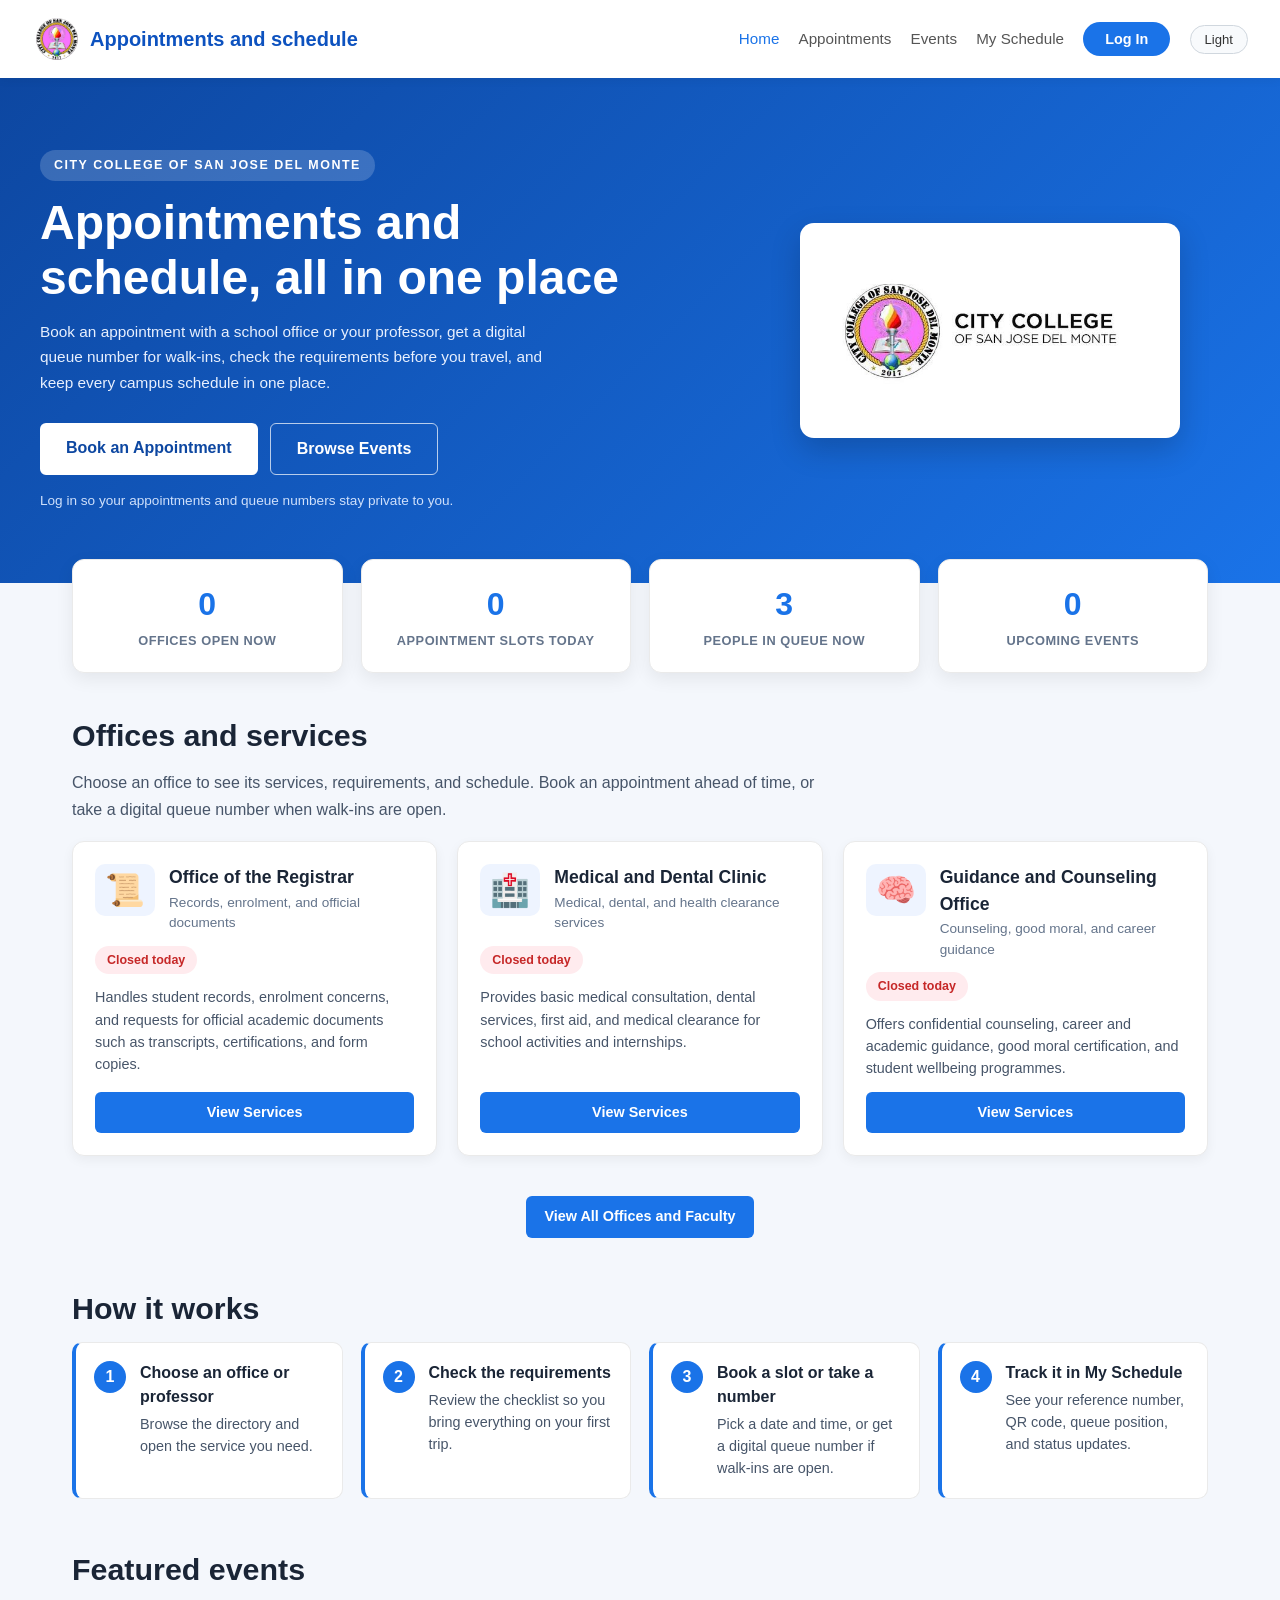
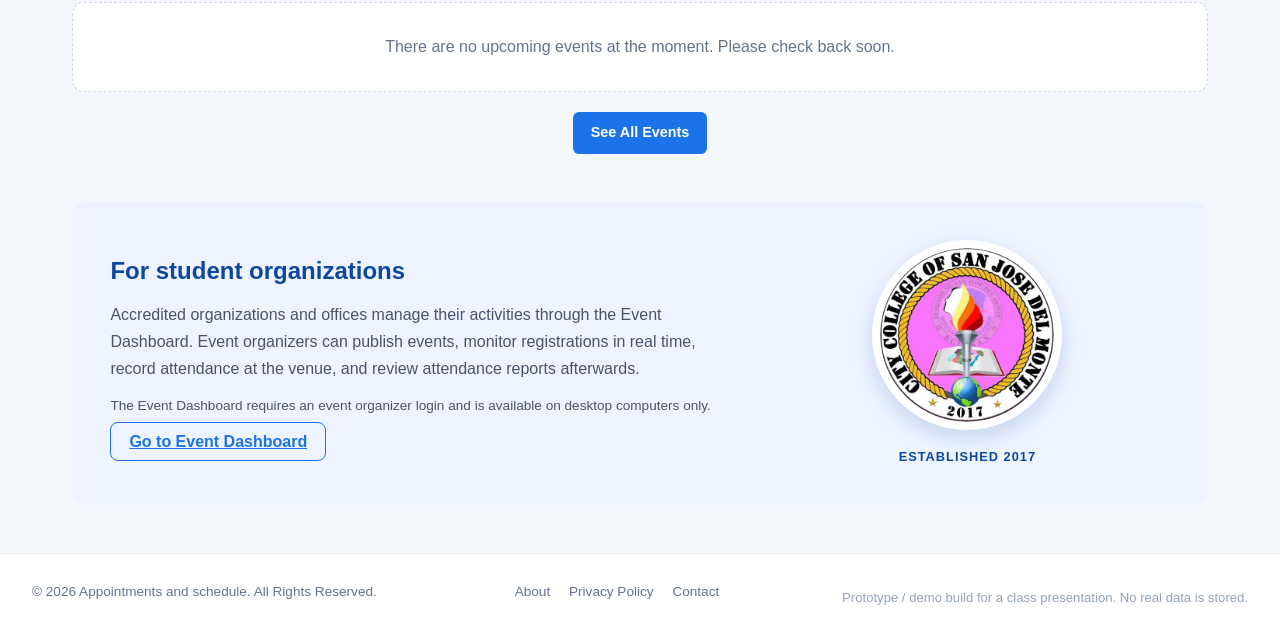
==== commit bb5faf19: "Add files via upload" ====
--- a/index.html
+++ b/index.html
@@ -3,7 +3,7 @@
 <head>
     <meta charset="UTF-8">
     <meta name="viewport" content="width=device-width, initial-scale=1.0">
-    <title>Appointments and schedules</title>
+    <title>Appointments and schedule</title>
     <link rel="stylesheet" href="style.css">
 </head>
 <body>
@@ -11,10 +11,12 @@
     <a class="skip-link" href="#mainContent">Skip to main content</a>
 
     <header class="navbar">
-        <a class="logo-container" href="https://ccsjdm.com" target="_blank" rel="noopener noreferrer" aria-label="Visit the City College of San Jose del Monte website">
-            <img class="logo" src="assets/ccsjdm-seal.jpeg" alt="City College of San Jose del Monte official seal">
-            <span class="brand-title">Appointments and schedules</span>
-        </a>
+        <div class="logo-container">
+            <a class="logo-link" href="https://ccsjdm.com" target="_blank" rel="noopener noreferrer" aria-label="Visit the City College of San Jose del Monte website">
+                <img class="logo" src="assets/ccsjdm-seal.jpeg" alt="City College of San Jose del Monte official seal">
+            </a>
+            <span class="brand-title">Appointments and schedule</span>
+        </div>
 
         <button class="nav-toggle" id="navToggle" aria-label="Toggle navigation" aria-expanded="false">&#9776;</button>
 
@@ -36,7 +38,7 @@
                 <div class="hero-text">
                     <div class="user-greeting" id="userGreeting" hidden></div>
                     <span class="hero-eyebrow">City College of San Jose del Monte</span>
-                    <h1>Appointments and schedules, all in one place</h1>
+                    <h1>Appointments and schedule, all in one place</h1>
                     <p class="hero-lead">Book an appointment with a school office or your professor, get a digital queue number for walk-ins, check the requirements before you travel, and keep every campus schedule in one place.</p>
                     <div class="hero-actions">
                         <a href="services.html" class="btn-primary btn-hero">Book an Appointment</a>
@@ -103,9 +105,9 @@
             <section class="info-split">
                 <div class="info-split-text">
                     <h2>For student organizations</h2>
-                    <p>Accredited organizations and offices manage their activities through the Host Dashboard. Hosts can publish events, monitor registrations in real time, record attendance at the venue, and review attendance reports afterwards.</p>
-                    <p class="info-note">The Host Dashboard requires host credentials and is available on desktop computers only.</p>
-                    <a href="officer.html" class="btn-outline-primary">Go to Host Dashboard</a>
+                    <p>Accredited organizations and offices manage their activities through the Event Dashboard. Event organizers can publish events, monitor registrations in real time, record attendance at the venue, and review attendance reports afterwards.</p>
+                    <p class="info-note">The Event Dashboard requires an event organizer login and is available on desktop computers only.</p>
+                    <a href="officer.html" class="btn-outline-primary">Go to Event Dashboard</a>
                 </div>
                 <div class="info-split-seal">
                     <img src="assets/ccsjdm-seal.jpeg" alt="City College of San Jose del Monte seal">
@@ -117,7 +119,7 @@
     </main>
 
     <footer>
-        <p>&copy; 2026 Appointments and schedules. All Rights Reserved.</p>
+        <p>&copy; 2026 Appointments and schedule. All Rights Reserved.</p>
         <div class="footer-links">
             <a href="#">About</a>
             <a href="#">Privacy Policy</a>
--- a/style.css
+++ b/style.css
@@ -90,12 +90,15 @@
     transition: background 0.2s;
 }
 
-.logo-container:hover {
-    background: var(--color-primary-soft);
-}
-
-.logo-container:hover .brand-title {
-    color: var(--color-primary);
+.logo-link {
+    display: flex;
+    border-radius: 50%;
+    transition: box-shadow 0.2s;
+}
+
+.logo-link:hover,
+.logo-link:focus-visible {
+    box-shadow: 0 0 0 3px var(--color-primary-soft);
 }
 
 .logo {
@@ -3423,3 +3426,95 @@
         font-size: 11pt;
     }
 }
+
+.dashboard-page {
+    display: grid;
+    gap: 24px;
+}
+
+.faculty-profile {
+    background: var(--color-surface);
+    border: 1px solid var(--color-border-soft);
+    border-left: 4px solid var(--color-primary);
+    border-radius: 14px;
+    padding: 20px 24px;
+    box-shadow: var(--shadow-sm);
+    display: grid;
+    gap: 6px;
+}
+
+.faculty-profile h3 {
+    color: var(--color-heading);
+    font-size: 1.2rem;
+}
+
+.faculty-profile p {
+    color: var(--color-body);
+    font-size: 0.95rem;
+}
+
+.dashboard-section {
+    display: grid;
+    gap: 16px;
+}
+
+.section-header-row {
+    display: flex;
+    justify-content: space-between;
+    align-items: center;
+    gap: 16px;
+    flex-wrap: wrap;
+}
+
+.section-header-row h3 {
+    color: var(--color-heading);
+}
+
+.faculty-actions {
+    display: flex;
+    gap: 8px;
+    flex-wrap: wrap;
+    align-items: center;
+}
+
+@media (max-width: 768px) {
+    .section-header-row {
+        flex-direction: column;
+        align-items: flex-start;
+    }
+}
+
+
+.field-hint {
+    color: var(--color-muted);
+    font-size: 0.85rem;
+    margin: 6px 0 0;
+}
+
+.banner-upload-preview {
+    margin-top: 12px;
+    display: grid;
+    grid-template-columns: minmax(180px, 280px) 1fr;
+    gap: 16px;
+    align-items: center;
+}
+
+.banner-upload-preview img {
+    width: 100%;
+    height: 140px;
+    object-fit: cover;
+    border-radius: 10px;
+    border: 1px solid var(--color-border-soft);
+}
+
+.banner-upload-actions {
+    display: grid;
+    gap: 10px;
+    justify-items: start;
+}
+
+@media (max-width: 600px) {
+    .banner-upload-preview {
+        grid-template-columns: 1fr;
+    }
+}
